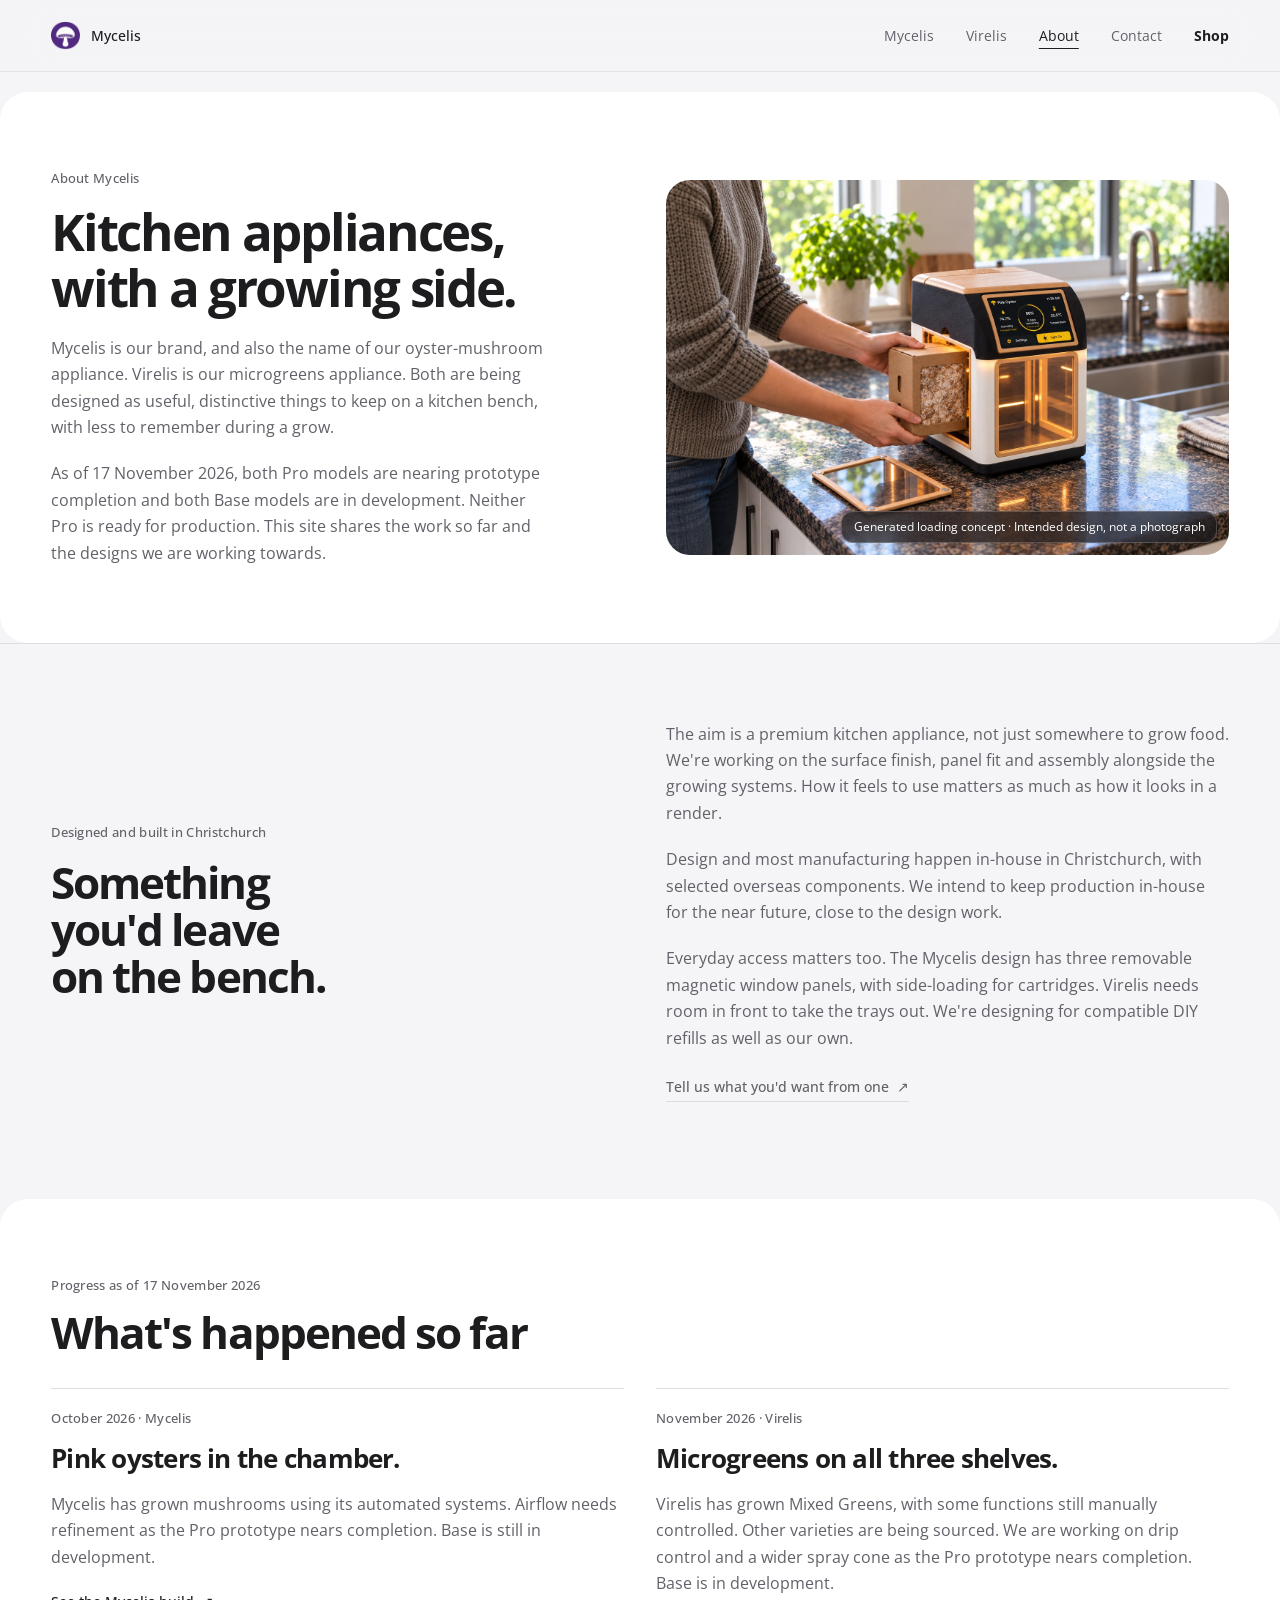
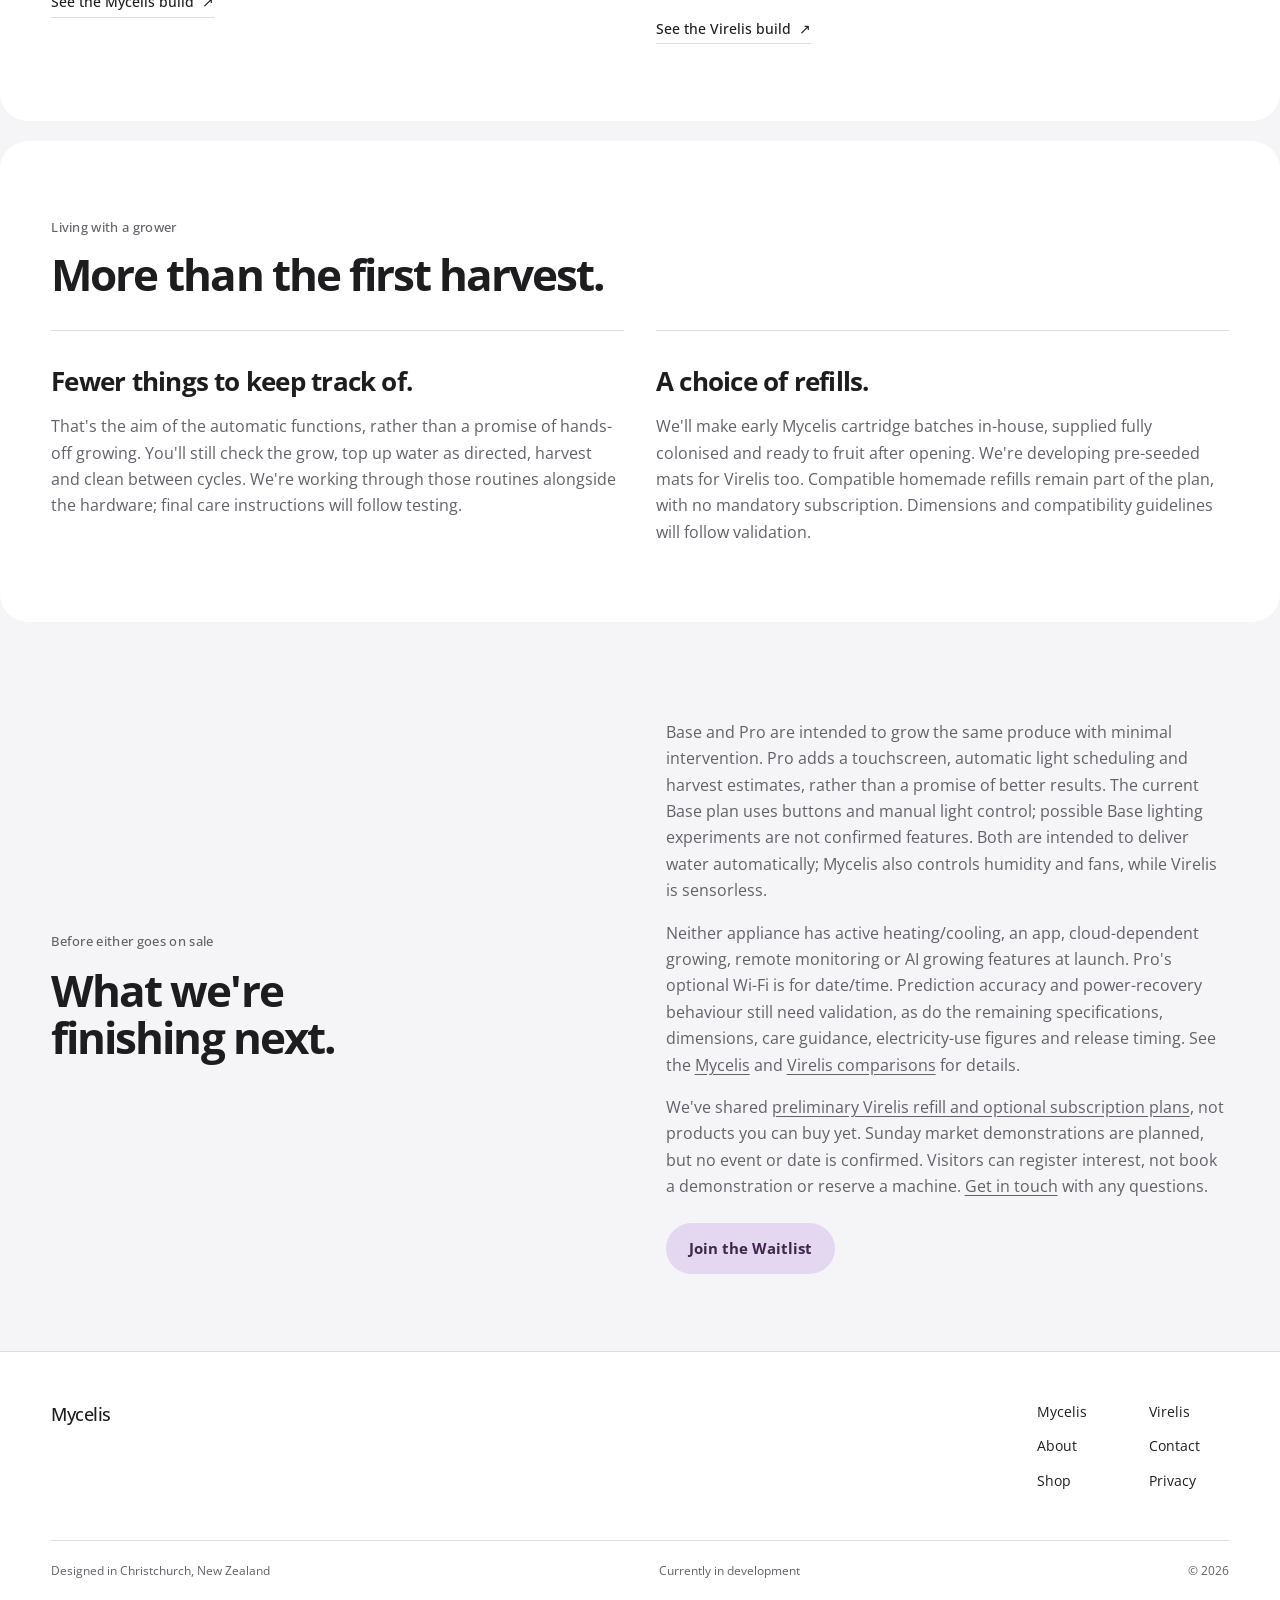
==== about.html @ ae5d45c8 "Clarify Virelis tested blend, mat production plans and storage limits" ====
<!doctype html>
<html lang="en-NZ">
  <head>
    <meta charset="utf-8">
    <meta name="viewport" content="width=device-width, initial-scale=1">
    <title>About | Mycelis</title>
    <meta name="description" content="Kitchen appliances designed and built primarily in-house in Christchurch, using selected overseas components. Meet Mycelis and Virelis, both in development.">
    <link rel="canonical" href="https://mycelis.co.nz/about.html">
    <link rel="icon" href="assets/mycelis/logo.avif" type="image/avif"><meta name="theme-color" content="#f5f5f7">
    <meta property="og:type" content="website"><meta property="og:site_name" content="Mycelis"><meta property="og:title" content="About | Mycelis"><meta property="og:description" content="Two growing machines being developed in Christchurch, with real prototypes and plenty still to work through."><meta property="og:url" content="https://mycelis.co.nz/about.html"><meta property="og:image" content="https://mycelis.co.nz/assets/branding/og-preview.png">
    <meta name="twitter:card" content="summary_large_image"><meta name="twitter:title" content="About | Mycelis"><meta name="twitter:description" content="Two growing machines being developed in Christchurch, with real prototypes and plenty still to work through."><meta name="twitter:image" content="https://mycelis.co.nz/assets/branding/og-preview.png">
    <link rel="stylesheet" href="css/styles.css"><script src="js/main.js" defer></script>
  </head>
  <body class="page-about">
    <a class="skip-link" href="#main">Skip to content</a>
    <header class="site-header" data-header><div class="nav-shell"><a class="wordmark" href="index.html" aria-label="Mycelis home"><img src="assets/mycelis/logo.avif" alt="" width="42" height="42"><span>Mycelis</span></a><button class="menu-button" type="button" aria-expanded="false" aria-controls="primary-nav" data-menu-button><span class="menu-label">Menu</span><span class="menu-lines" aria-hidden="true"></span></button><nav class="primary-nav" id="primary-nav" aria-label="Primary navigation" data-menu><a href="mycelis.html">Mycelis</a><a href="virelis.html">Virelis</a><a href="about.html" aria-current="page">About</a><a href="contact.html">Contact</a><a class="nav-shop" href="https://mycelis-virelis-private-store.growmycelis.workers.dev/store" title="Password-protected sandbox shop" rel="nofollow">Shop</a></nav></div></header>

    <main id="main">
      <section class="about-hero about-hero--with-image" aria-labelledby="about-title">
        <div>
          <p class="section-index">About Mycelis</p>
          <h1 id="about-title">Kitchen appliances, with a growing side.</h1>
          <p>Mycelis is our brand, and also the name of our oyster-mushroom appliance. Virelis is our microgreens appliance. Both are being designed as useful, distinctive things to keep on a kitchen bench, with less to remember during a grow.</p>
          <p>As of 17 November 2026, both Pro models are nearing prototype completion and both Base models are in development. Neither Pro is ready for production. This site shares the work so far and the designs we are working towards.</p>
        </div>
        <figure><img src="assets/mycelis/cartridge-side-loading-concept-v3.webp" alt="Entirely generated concept of loading a cardboard cartridge into the intended Mycelis design through a magnetic side window" width="1536" height="1024" fetchpriority="high"><figcaption>Generated loading concept · Intended design, not a photograph</figcaption></figure>
      </section>

      <section class="design-intent" aria-labelledby="intent-title">
        <div><p class="section-index">Designed and built in Christchurch</p><h2 id="intent-title">Something you'd leave on the bench.</h2></div>
        <div><p>The aim is a premium kitchen appliance, not just somewhere to grow food. We're working on the surface finish, panel fit and assembly alongside the growing systems. How it feels to use matters as much as how it looks in a render.</p><p>Design and most manufacturing happen in-house in Christchurch, with selected overseas components. We intend to keep production in-house for the near future, close to the design work.</p><p>Everyday access matters too. The Mycelis design has three removable magnetic window panels, with side-loading for cartridges. Virelis needs room in front to take the trays out. We're designing for compatible DIY refills as well as our own.</p><a class="arrow-link" href="contact.html">Tell us what you'd want from one <span aria-hidden="true">↗</span></a></div>
      </section>

      <section class="build-notes" aria-labelledby="build-notes-title">
        <div class="section-heading"><p class="section-index">Progress as of 17 November 2026</p><h2 id="build-notes-title">What's happened so far</h2></div>
        <div class="build-notes-grid">
          <article><p class="section-index">October 2026 · Mycelis</p><h3>Pink oysters in the chamber.</h3><p>Mycelis has grown mushrooms using its automated systems. Airflow needs refinement as the Pro prototype nears completion. Base is still in development.</p><a class="arrow-link" href="mycelis.html">See the Mycelis build <span aria-hidden="true">↗</span></a></article>
          <article><p class="section-index">November 2026 · Virelis</p><h3>Microgreens on all three shelves.</h3><p>Virelis has grown Mixed Greens, with some functions still manually controlled. Other varieties are being sourced. We are working on drip control and a wider spray cone as the Pro prototype nears completion. Base is in development.</p><a class="arrow-link" href="virelis.html">See the Virelis build <span aria-hidden="true">↗</span></a></article>
        </div>
      </section>

      <section class="build-notes about-practical" aria-labelledby="about-practical-title">
        <div class="section-heading"><p class="section-index">Living with a grower</p><h2 id="about-practical-title">More than the first harvest.</h2></div>
        <div class="build-notes-grid">
          <article><h3>Fewer things to keep track of.</h3><p>That's the aim of the automatic functions, rather than a promise of hands-off growing. You'll still check the grow, top up water as directed, harvest and clean between cycles. We're working through those routines alongside the hardware; final care instructions will follow testing.</p></article>
          <article><h3>A choice of refills.</h3><p>We'll make early Mycelis cartridge batches in-house, supplied fully colonised and ready to fruit after opening. We're developing pre-seeded mats for Virelis too. Compatible homemade refills remain part of the plan, with no mandatory subscription. Dimensions and compatibility guidelines will follow validation.</p></article>
        </div>
      </section>

      <section class="content-split" aria-labelledby="still-working-title">
        <div><p class="section-index">Before either goes on sale</p><h2 id="still-working-title">What we're finishing next.</h2></div>
        <div class="prose"><p>Base and Pro are intended to grow the same produce with minimal intervention. Pro adds a touchscreen, automatic light scheduling and harvest estimates, rather than a promise of better results. The current Base plan uses buttons and manual light control; possible Base lighting experiments are not confirmed features. Both are intended to deliver water automatically; Mycelis also controls humidity and fans, while Virelis is sensorless.</p><p>Neither appliance has active heating/cooling, an app, cloud-dependent growing, remote monitoring or AI growing features at launch. Pro's optional Wi-Fi is for date/time. Prediction accuracy and power-recovery behaviour still need validation, as do the remaining specifications, dimensions, care guidance, electricity-use figures and release timing. See the <a href="mycelis.html#mycelis-models">Mycelis</a> and <a href="virelis.html#virelis-models">Virelis comparisons</a> for details.</p><p>We've shared <a href="virelis.html#virelis-refills">preliminary Virelis refill and optional subscription plans</a>, not products you can buy yet. Sunday market demonstrations are planned, but no event or date is confirmed. Visitors can register interest, not book a demonstration or reserve a machine. <a href="contact.html">Get in touch</a> with any questions.</p><a class="solid-link solid-link--purple" href="index.html#waitlist">Join the Waitlist</a></div>
      </section>
    </main>

    <footer class="site-footer"><div class="footer-primary"><a class="footer-mark" href="index.html">Mycelis</a><nav aria-label="Footer navigation"><a href="mycelis.html">Mycelis</a><a href="virelis.html">Virelis</a><a href="about.html">About</a><a href="contact.html">Contact</a><a class="nav-shop" href="https://mycelis-virelis-private-store.growmycelis.workers.dev/store" title="Password-protected sandbox shop" rel="nofollow">Shop</a><a href="privacy.html">Privacy</a></nav></div><div class="footer-meta"><span>Designed in Christchurch, New Zealand</span><span>Currently in development</span><span>© 2026</span></div></footer>
  </body>
</html>
---- css/styles.css ----
@font-face {
  font-family: "Open Sans Local";
  src: url("../assets/branding/open-sans-regular.woff2") format("woff2");
  font-weight: 400;
  font-style: normal;
  font-display: swap;
}

@font-face {
  font-family: "Open Sans Local";
  src: url("../assets/branding/open-sans-medium.woff2") format("woff2");
  font-weight: 500;
  font-style: normal;
  font-display: swap;
}

@font-face {
  font-family: "Open Sans Local";
  src: url("../assets/branding/open-sans-bold.woff2") format("woff2");
  font-weight: 700;
  font-style: normal;
  font-display: swap;
}

@font-face {
  font-family: "Nunito Local";
  src: url("../assets/branding/nunito-bold.woff2") format("woff2");
  font-weight: 700;
  font-style: normal;
  font-display: swap;
}

:root {
  --bg-main: #f5f5f7;
  --bg-paper: #ffffff;
  --bg-soft: #ededf0;
  --text-primary: #1d1d1f;
  --text-secondary: #616169;
  --border-subtle: #dcdce1;
  --mycelis-accent: #c5adda;
  --mycelis-accent-ink: #76608a;
  --mycelis-ink: #3d2c49;
  --mycelis-dark: #806696;
  --mycelis-soft: #f3eef6;
  --virelis-accent: #55785d;
  --virelis-dark: #183b28;
  --virelis-soft: #e4ebe1;
  --nav-height: 72px;
  --page-gutter: clamp(1.25rem, 4vw, 3.25rem);
  --section-space: clamp(3.5rem, 6vw, 5rem);
  --content-max: 1280px;
  --display-font: -apple-system, BlinkMacSystemFont, "Segoe UI Variable", "Segoe UI", "Open Sans Local", sans-serif;
  --body-font: -apple-system, BlinkMacSystemFont, "Segoe UI Variable", "Segoe UI", "Open Sans Local", sans-serif;
}

*, *::before, *::after { box-sizing: border-box; }
html { scroll-behavior: smooth; scroll-padding-top: calc(var(--nav-height) + 1rem); }
body { margin: 0; background: var(--bg-main); color: var(--text-primary); font-family: var(--body-font); font-size: 16px; line-height: 1.65; -webkit-font-smoothing: antialiased; }
main { max-width: var(--content-max); margin-inline: auto; }
img { display: block; max-width: 100%; }
figure { margin: 0; }
a { color: inherit; text-decoration: none; }
.inline-link, .prose a:not(.arrow-link):not(.solid-link) { text-decoration: underline; text-underline-offset: .2em; }
button, input { font: inherit; }
button { color: inherit; }
h1, h2, h3, p, dl, dd { margin: 0; }
h1, h2, h3 { font-family: var(--display-font); font-weight: 650; line-height: 1.08; letter-spacing: -.045em; text-wrap: balance; }
h1 { font-size: clamp(2.5rem, 4.6vw, 4rem); }
h2 { font-size: clamp(2rem, 3.4vw, 3rem); font-weight: 600; }
h3 { font-size: clamp(1.3rem, 2vw, 1.75rem); font-weight: 600; letter-spacing: -.03em; }
:focus-visible { outline: 3px solid var(--mycelis-accent-ink); outline-offset: 4px; }
.page-virelis :focus-visible { outline-color: var(--virelis-accent); }
.skip-link { position: fixed; z-index: 100; top: .75rem; left: .75rem; padding: .7rem 1rem; background: var(--text-primary); color: white; transform: translateY(-180%); }
.skip-link:focus { transform: translateY(0); }
.visually-hidden { position: absolute; width: 1px; height: 1px; padding: 0; margin: -1px; overflow: hidden; clip-path: inset(50%); white-space: nowrap; border: 0; }

.site-header { position: sticky; z-index: 30; top: 0; height: var(--nav-height); border-bottom: 1px solid rgba(29,29,31,.08); background: rgba(245,245,247,.82); backdrop-filter: blur(22px) saturate(1.35); }
.nav-shell { display: flex; max-width: var(--content-max); height: 100%; align-items: center; justify-content: space-between; gap: 2rem; margin: 0 auto; padding: 0 var(--page-gutter); }
.wordmark { display: inline-flex; align-items: center; gap: .7rem; font-size: .875rem; font-weight: 500; white-space: nowrap; }
.wordmark img { width: 29px; height: 29px; }
.wordmark b, .footer-mark b { color: var(--mycelis-accent-ink); font-weight: 500; }
.primary-nav { display: flex; align-items: center; gap: clamp(1.25rem, 2.5vw, 2.5rem); font-size: .875rem; }
.primary-nav a { padding: .6rem 0; color: var(--text-secondary); }
.primary-nav a.nav-shop { color: var(--text-primary); font-weight: 650; }
.primary-nav a:hover, .primary-nav a[aria-current="page"] { color: var(--text-primary); text-decoration: underline; text-underline-offset: .5em; }
.menu-button { display: none; min-width: 48px; min-height: 48px; align-items: center; gap: .65rem; padding: 0; border: 0; background: transparent; cursor: pointer; }
.menu-label { font-size: .875rem; }
.menu-lines { position: relative; width: 20px; height: 13px; border-top: 1px solid currentColor; border-bottom: 1px solid currentColor; }
.menu-lines::after { position: absolute; top: 5px; left: 0; width: 20px; height: 1px; background: currentColor; content: ""; }
.menu-button[aria-expanded="true"] .menu-lines { border: 0; }
.menu-button[aria-expanded="true"] .menu-lines::before, .menu-button[aria-expanded="true"] .menu-lines::after { position: absolute; top: 6px; left: 0; width: 20px; height: 1px; background: currentColor; content: ""; }
.menu-button[aria-expanded="true"] .menu-lines::before { transform: rotate(45deg); }
.menu-button[aria-expanded="true"] .menu-lines::after { transform: rotate(-45deg); }

.product-name, .section-index { font-size: .8125rem; font-weight: 500; letter-spacing: .025em; line-height: 1.5; }
.product-name--mycelis { color: var(--mycelis-accent-ink); }
.product-name--virelis { color: var(--virelis-accent); }
.section-index { color: var(--text-secondary); }
.arrow-link { display: inline-flex; align-items: center; gap: .5rem; margin-top: 1.5rem; border-bottom: 1px solid var(--border-subtle); padding-bottom: .2rem; font-size: .875rem; font-weight: 500; transition: border-color .2s ease; }
.arrow-link:hover { border-color: currentColor; }
.solid-link { display: inline-flex; min-height: 48px; align-items: center; justify-content: center; padding: .75rem 1.4rem; border: 1px solid transparent; border-radius: 999px; font-size: .9375rem; font-weight: 600; transition: background-color .2s ease, transform .2s ease, box-shadow .2s ease; }
.solid-link--purple { background: #e4d8f1; color: #40264f; }
.solid-link--purple:hover { background: #d9c8eb; transform: translateY(-1px); box-shadow: 0 6px 20px rgba(85,60,110,.12); }
.solid-link--green { background: #dce9d6; color: #25482e; }
.solid-link--green:hover { background: #cddfc5; transform: translateY(-1px); box-shadow: 0 6px 20px rgba(45,80,45,.1); }

.duel-hero { position: relative; display: grid; grid-template-columns: repeat(2, minmax(0, 1fr)); gap: 1px; margin: 1.25rem var(--page-gutter) 0; overflow: hidden; border-radius: 28px; background: #4a4550; box-shadow: 0 24px 70px -38px rgba(27,22,33,.45); }
.duel-panel { position: relative; min-width: 0; aspect-ratio: 4 / 5; overflow: hidden; isolation: isolate; color: white; }
.duel-panel--mycelis { --panel-glow: 205,178,242; }
.duel-panel--virelis { --panel-glow: 187,219,170; }
.duel-visual { position: absolute; inset: 0; overflow: hidden; }
.duel-device { width: 100%; height: 100%; object-fit: cover; transform: translate3d(var(--image-x,0px),var(--image-y,0px),0) scale(1.03); transition: transform .65s cubic-bezier(.2,.7,.2,1), filter .5s ease; }
.duel-visual::after { position: absolute; inset: 0; content: ""; background: linear-gradient(180deg, rgba(12,12,16,.38), rgba(12,12,16,.02) 32%, rgba(12,12,16,.06) 52%, rgba(12,12,16,.82)); }
.duel-panel::after { position: absolute; z-index: 2; inset: 0; pointer-events: none; content: ""; background: radial-gradient(450px circle at var(--spot-x,50%) var(--spot-y,50%), rgba(var(--panel-glow),.18), transparent 72%); opacity: 0; transition: opacity .4s ease; }
.duel-panel:hover::after, .duel-panel:focus-visible::after { opacity: 1; }
.duel-panel:hover .duel-device, .duel-panel:focus-visible .duel-device { transform: translate3d(var(--image-x,0px),var(--image-y,0px),0) scale(1.055); filter: saturate(1.05); }
.duel-panel:focus-visible { outline: 3px solid white; outline-offset: -6px; }
.duel-copy { position: absolute; z-index: 3; inset: 0; display: flex; flex-direction: column; justify-content: space-between; padding: clamp(1.1rem,3vw,2.5rem); }
.duel-copy > p { display: flex; align-items: center; gap: .65rem; color: white; font-size: .75rem; font-weight: 600; letter-spacing: .09em; text-transform: uppercase; }
.duel-copy > p > span { display: inline-grid; width: 1.9rem; height: 1.9rem; place-items: center; border: 1px solid rgba(255,255,255,.55); border-radius: 50%; background: rgba(255,255,255,.08); backdrop-filter: blur(12px); font-size: .65rem; }
.duel-copy > div { display: flex; align-items: center; justify-content: space-between; gap: .8rem; }
.duel-copy h2 { color: white; font-size: clamp(2.5rem,6vw,5.25rem); font-weight: 650; letter-spacing: -.055em; }
.duel-link { display: inline-flex; min-height: 36px; align-items: center; justify-content: center; gap: .4rem; padding: .4rem .75rem; border: 1px solid rgba(255,255,255,.35); border-radius: 999px; background: rgba(255,255,255,.13); color: white; backdrop-filter: blur(16px); font-size: .8rem; white-space: nowrap; }
.duel-link i { font-style: normal; }
.duel-mark { position: absolute; z-index: 5; top: 50%; left: 50%; display: grid; width: 3.75rem; height: 3.75rem; place-items: center; border: 1px solid rgba(255,255,255,.6); border-radius: 50%; background: rgba(27,24,34,.45); color: white; box-shadow: -10px 0 32px rgba(190,157,233,.2), 10px 0 32px rgba(182,213,163,.18); backdrop-filter: blur(20px); font-size: 2rem; font-weight: 400; transform: translate(-50%,-50%); pointer-events: none; }
.duel-render-label { position: absolute; top: calc(clamp(1.1rem,3vw,2.5rem) + 2.5rem); left: clamp(1.1rem,3vw,2.5rem); padding: .3rem .55rem; border: 1px solid rgba(255,255,255,.3); border-radius: 6px; background: rgba(20,20,24,.45); color: white; font-size: .625rem; line-height: 1.4; letter-spacing: .02em; backdrop-filter: blur(12px); }

.development-overview { padding: var(--section-space) var(--page-gutter); }
.development-overview-heading { max-width: 43rem; margin-bottom: 2.25rem; }
.development-overview-heading .section-index { color: var(--text-secondary); }
.development-overview-heading h2 { margin-top: .8rem; }
.development-overview-heading > p:last-child { margin-top: 1rem; color: var(--text-secondary); }
.prototype-grid { display: grid; grid-template-columns: repeat(2, minmax(0, 1fr)); gap: 2rem; }
.prototype-card { min-width: 0; padding: 1rem; border: 1px solid rgba(29,29,31,.04); border-radius: 28px; background: white; box-shadow: 0 12px 40px -26px rgba(20,20,28,.25); transition: transform .35s ease, box-shadow .35s ease; }
.prototype-card:hover, .prototype-card:focus-within { transform: translateY(-4px); box-shadow: 0 20px 48px -24px rgba(20,20,28,.24); }
.prototype-card figure, .prototype-story figure, .virelis-development-media { position: relative; aspect-ratio: 4 / 5; overflow: hidden; background: #d9d5cc; }
.prototype-card figure { border-radius: 18px; }
.prototype-story figure, .virelis-development-media { border-radius: 24px; }
.prototype-card img, .prototype-story figure img, .virelis-development-media img { width: 100%; height: 100%; object-fit: cover; }
.prototype-card img { transition: transform .6s ease; }
.prototype-card:hover img { transform: scale(1.02); }
.prototype-card h3 { margin-top: 1.25rem; }
.prototype-card > p { max-width: 31rem; margin-top: .6rem; color: var(--text-secondary); }
.prototype-card .arrow-link { margin-top: 1rem; }

.mycelis-hero, .virelis-hero { display: grid; grid-template-columns: repeat(2, minmax(0, 1fr)); align-items: center; gap: clamp(2rem, 4vw, 4rem); padding: clamp(2rem, 4vw, 4rem) var(--page-gutter); }
.mycelis-hero, .virelis-hero { margin-top: 1.25rem; border-radius: 28px; color: var(--text-primary); }
.mycelis-hero { background: radial-gradient(ellipse at 15% 15%, #eee5f7, transparent 55%), white; }
.virelis-hero { background: radial-gradient(ellipse at 15% 15%, #e5eedf, transparent 55%), white; }
.mycelis-hero-copy, .virelis-hero-copy { min-width: 0; }
.mycelis-hero .product-name--mycelis, .product-end--mycelis .product-name { color: var(--mycelis-accent-ink); }
.mycelis-hero h1, .virelis-hero h1 { margin-top: 1rem; font-size: clamp(2.4rem,4vw,3.75rem); }
.mycelis-hero-copy > p:not(.product-name) { max-width: 29rem; margin-top: 1.25rem; color: var(--text-secondary); }
.mycelis-hero-copy .solid-link { margin-top: 1.75rem; }
.mycelis-hero figure, .virelis-hero-media { position: relative; min-width: 0; aspect-ratio: 4 / 5; overflow: hidden; border-radius: 24px; box-shadow: 0 20px 60px -30px rgba(35,27,45,.4); }
.mycelis-hero figure img, .virelis-hero-media img { width: 100%; height: 100%; object-fit: cover; }
.virelis-hero-top > p:last-child { max-width: 28rem; margin-top: .75rem; color: var(--text-secondary); font-size: .95rem; }
.virelis-hero-bottom { margin-top: 1.5rem; }
.virelis-hero-bottom > p { max-width: 29rem; }
.virelis-hero-bottom > p + p { margin-top: 1rem; }
.virelis-hero-bottom .solid-link { margin-top: 1.75rem; }

.prototype-card figcaption, .prototype-story figcaption, .mycelis-hero figcaption, .virelis-hero-media figcaption, .virelis-development-media figcaption, .about-hero--with-image figcaption { position: absolute; right: .75rem; bottom: .75rem; max-width: calc(100% - 1.5rem); padding: .4rem .7rem; border: 1px solid rgba(255,255,255,.2); border-radius: 12px; background: rgba(24,22,25,.65); color: white; backdrop-filter: blur(14px); font-size: .75rem; line-height: 1.45; }
.prototype-story, .virelis-development { display: grid; grid-template-columns: repeat(2, minmax(0, 1fr)); align-items: center; gap: clamp(2rem, 4vw, 4rem); padding: var(--section-space) var(--page-gutter); }
.prototype-story { color: var(--text-primary); }
.prototype-copy, .virelis-development-copy { min-width: 0; }
.prototype-copy .section-index { color: var(--text-secondary); }
.prototype-copy h2, .virelis-development h2 { max-width: 15ch; margin-top: 1rem; }
.prototype-copy > p:not(.section-index), .virelis-development-copy > p:last-child { max-width: 31rem; margin-top: 1.25rem; }
.prototype-copy > p:not(.section-index) { color: var(--text-secondary); }
.virelis-development-copy > p:last-child { color: var(--text-secondary); }
.virelis-development-copy > .prose { margin-top: 1.25rem; }
.prototype-copy > p + p { margin-top: 1rem; }
.virelis-development dl { display: grid; grid-column: 1 / -1; grid-template-columns: repeat(3, minmax(0, 1fr)); gap: 2rem; }
.virelis-development dl div { border-top: 1px solid var(--border-subtle); padding-top: 1rem; }
.virelis-development dt { color: var(--virelis-accent); font-size: .875rem; font-weight: 500; }
.virelis-development dd { margin-top: .6rem; }

.process-summary, .design-intent { display: grid; grid-template-columns: repeat(2, minmax(0, 1fr)); align-items: center; gap: clamp(2rem, 4vw, 4rem); padding: var(--section-space) var(--page-gutter); }
.process-heading h2, .design-intent h2 { max-width: 15ch; margin-top: 1rem; }
.process-heading > p:last-child { max-width: 28rem; margin-top: 1.25rem; color: var(--text-secondary); }
.process-summary ol { margin: 0; padding: 0; list-style: none; }
.process-summary li { display: grid; grid-template-columns: 2rem 6rem minmax(0, 1fr); gap: .8rem; align-items: baseline; padding: 1.25rem 0; border-top: 1px solid var(--border-subtle); }
.process-summary li > span { color: var(--text-secondary); font-size: .8rem; }
.process-summary li h3 { font-size: 1.1rem; }
.process-summary li p { color: var(--text-secondary); }
.product-end { padding: var(--section-space) var(--page-gutter); border-radius: 28px; text-align: center; }
.product-end h2 { max-width: 20ch; margin: 1rem auto 1.75rem; }
.product-end > p:not(.product-name) { max-width: 36rem; margin: 0 auto 1.75rem; }
.product-end--mycelis { background: radial-gradient(ellipse at 50% 120%, #3b2b4b, transparent 65%), #111114; color: white; }
.product-end--virelis { background: radial-gradient(ellipse at 50% 120%, #253d2c, transparent 65%), #111114; color: white; }
.product-end--mycelis .product-name { color: #d2bce5; }
.product-end--virelis .product-name { color: #bbd6b1; }
.product-end > p:not(.product-name) { color: #c9c9d0; }

.waitlist { display: grid; grid-template-columns: repeat(2, minmax(0, 1fr)); align-items: center; gap: clamp(2rem, 4vw, 4rem); padding: var(--section-space) var(--page-gutter); border-top: 1px solid var(--border-subtle); }
.waitlist-copy h2 { max-width: 12ch; margin-top: 1rem; }
.waitlist-copy > p:not(.section-index) { max-width: 30rem; margin-top: 1.25rem; color: var(--text-secondary); }
.waitlist-copy > .signup-note { margin-top: .75rem; font-size: .875rem; }
.waitlist .section-index { color: var(--text-secondary); }
.waitlist-form-slot { display: grid; min-width: 0; align-items: center; }
.waitlist-embed { display: grid; width: 100%; min-width: 0; min-height: 8rem; align-content: center; color: var(--text-primary); }
.waitlist-embed > *, .waitlist-embed iframe { min-width: 0; max-width: 100%; }
#waitlist .waitlist-embed .inline-container { box-sizing: border-box; width: 100%; max-width: 100%; padding: 0 !important; background: transparent !important; background-color: transparent !important; }
.waitlist-embed .text-block.fr-inner { display: none; }
.waitlist-embed .emailoctopus-form-wrapper { margin-top: 0 !important; }
#waitlist .waitlist-embed input[type="email"] { min-height: 48px; border: 0 !important; border-bottom: 1px solid #b9beb4 !important; border-radius: 0 !important; background: transparent !important; color: var(--text-primary) !important; box-shadow: none !important; font-family: var(--body-font) !important; font-size: 16px !important; }
#waitlist .waitlist-embed input[type="submit"] { min-height: 48px; padding: .7rem 1rem !important; border: 1px solid #c7bdd0 !important; border-radius: 2px !important; background: transparent !important; color: #63516f !important; box-shadow: none !important; font-family: var(--body-font) !important; font-size: .875rem !important; font-weight: 500 !important; }
#waitlist .waitlist-embed input[type="submit"]:hover { background: #f0eaf5 !important; }
#waitlist .waitlist-embed [role="combobox"] { min-height: 48px; font-family: var(--body-font); font-size: 16px; }
.waitlist-embed iframe { display: block; width: 100%; border: 0; }
.waitlist-embed noscript a { text-decoration: underline; }

.about-hero--with-image { display: grid; grid-template-columns: repeat(2, minmax(0, 1fr)); align-items: center; gap: clamp(2rem, 4vw, 4rem); margin-top: 1.25rem; padding: var(--section-space) var(--page-gutter); border-radius: 28px; background: white; }
.about-hero h1 { margin-top: 1rem; font-size: clamp(2.4rem,4vw,3.75rem); }
.about-hero--with-image > div > p:not(.section-index) { max-width: 31rem; margin-top: 1.25rem; color: var(--text-secondary); }
.about-hero--with-image figure { position: relative; aspect-ratio: 3 / 2; overflow: hidden; border-radius: 24px; }
.about-hero--with-image img { width: 100%; height: 100%; object-fit: cover; }
.design-intent { border-top: 1px solid var(--border-subtle); }
.design-intent > div:last-child { min-width: 0; color: var(--text-secondary); }
.design-intent > div:last-child p + p { margin-top: 1.25rem; }

.content-split { display: grid; grid-template-columns: repeat(2, minmax(0, 1fr)); align-items: center; gap: clamp(2rem, 4vw, 4rem); padding: var(--section-space) var(--page-gutter); }
.content-split > * { min-width: 0; }
.content-split h2 { max-width: 17ch; margin-top: 1rem; }
.prose { color: var(--text-secondary); }
.prose p + p { margin-top: 1rem; }
.content-split .prose h2 { color: var(--text-primary); }
.content-split .prose h2 + p { margin-top: 1.25rem; }
.home-intro { background: transparent; }
.cartridge-guide { border-radius: 28px; background: var(--bg-paper); }
.content-tint { border-radius: 28px; background: linear-gradient(140deg, #e7efdf, #f4f7f0); }
.contact-help { border-top: 1px solid var(--border-subtle); }
.text-links { display: flex; flex-wrap: wrap; gap: 1rem 2rem; margin-top: 1.5rem; }
.text-links .arrow-link { margin-top: 0; }
.story-image { position: relative; aspect-ratio: 3 / 2; overflow: hidden; border-radius: 24px; }
.story-image img { width: 100%; height: 100%; object-fit: cover; }
.story-image figcaption { position: absolute; right: .75rem; bottom: .75rem; max-width: calc(100% - 1.5rem); padding: .4rem .6rem; border-radius: .2rem; background: rgba(24,22,25,.84); color: white; font-size: .75rem; line-height: 1.45; }
.faq-section, .build-notes { padding: var(--section-space) var(--page-gutter); border-radius: 28px; background: var(--bg-paper); }
.faq-section, .build-notes, .product-end, .cartridge-guide, .content-tint { margin-block: 1.25rem; }
.section-heading { max-width: 43rem; margin-bottom: 2rem; }
.section-heading h2 { margin-top: .85rem; }
.faq-list { border-top: 1px solid var(--border-subtle); }
.faq-list details { border-bottom: 1px solid var(--border-subtle); }
.faq-list summary { min-height: 48px; padding: 1.15rem .25rem; cursor: pointer; font-weight: 500; }
.faq-list summary::marker { color: var(--mycelis-accent-ink); }
.page-virelis .faq-list summary::marker { color: var(--virelis-accent); }
.faq-list .prose { max-width: 65ch; padding: 0 .25rem 1.4rem 1.25rem; }
.build-notes-grid { display: grid; grid-template-columns: repeat(2, minmax(0, 1fr)); gap: 2rem; }
.build-notes-grid article { min-width: 0; padding-top: 1.25rem; border-top: 1px solid var(--border-subtle); }
.build-notes-grid h3 { margin-top: 1rem; line-height: 1.2; }
.build-notes-grid article > p:not(.section-index) { margin-top: 1rem; color: var(--text-secondary); }
.build-notes-grid .arrow-link { margin-top: 1.25rem; }

.food-overview, .food-section { padding: var(--section-space) var(--page-gutter); }
.food-overview .section-heading, .food-section .section-heading { max-width: 45rem; }
.food-overview .section-heading > p:last-child, .food-section .section-heading > p:last-child { margin-top: 1.25rem; color: var(--text-secondary); }
.food-grid { display: grid; grid-template-columns: repeat(2, minmax(0, 1fr)); gap: 1.25rem; }
.food-card { display: flex; min-width: 0; flex-direction: column; padding: clamp(1.5rem, 3vw, 2.25rem); border: 1px solid var(--border-subtle); border-radius: 24px; background: var(--bg-paper); }
.food-card--mycelis { background: linear-gradient(145deg, #f3eef8, white 72%); }
.food-card--virelis { background: linear-gradient(145deg, #edf3e8, white 72%); }
.food-card h3 { margin-top: 1.25rem; }
.food-card > p:not(.product-name) { margin-top: 1rem; margin-bottom: 1.5rem; color: var(--text-secondary); }
.food-card .arrow-link { align-self: flex-start; margin-top: auto; }
.food-section { margin-block: 1.25rem; border-radius: 28px; background: var(--bg-paper); }
.food-section--mycelis { --food-ink: var(--mycelis-ink); --food-line: #d8c8e4; }
.food-section--virelis { --food-ink: var(--virelis-dark); --food-line: #c9d7c1; }
.food-facts { display: grid; grid-template-columns: repeat(3, minmax(0, 1fr)); gap: clamp(1.5rem, 3vw, 2.5rem); }
.food-facts article { min-width: 0; padding-top: 1.25rem; border-top: 2px solid var(--food-line); }
.food-facts h3 { color: var(--food-ink); font-size: 1.5rem; }
.food-facts p { margin-top: 1rem; color: var(--text-secondary); }
.source-ref { color: var(--food-ink, var(--text-primary)); font-size: .875rem; text-decoration: underline; text-underline-offset: .2em; white-space: nowrap; }
.evidence-note { max-width: 85ch; margin-top: 2rem; color: var(--text-secondary); font-size: .875rem; line-height: 1.65; }
.variety-note { margin: -.5rem 0 1.5rem; color: var(--text-secondary); font-size: .875rem; }
.research-notes { margin-top: 1.5rem; border-top: 1px solid var(--border-subtle); }
.research-notes summary { min-height: 48px; padding: 1rem .25rem; color: var(--food-ink); cursor: pointer; font-size: .9375rem; font-weight: 500; }
.research-notes ol { max-width: 85ch; margin: 0; padding: .25rem 0 .5rem 1.5rem; color: var(--text-secondary); font-size: .875rem; }
.research-notes li { padding-left: .25rem; }
.research-notes li + li { margin-top: 1rem; }
.research-notes a { color: var(--text-primary); text-decoration: underline; text-underline-offset: .2em; overflow-wrap: anywhere; }

.refill-plans { margin-block: 1.25rem; padding: var(--section-space) var(--page-gutter); border-radius: 28px; background: var(--bg-paper); }
.refill-plans .section-heading h2 ~ p { margin-top: 1.25rem; color: var(--text-secondary); }
.refill-grid { display: grid; grid-template-columns: repeat(3, minmax(0, 1fr)); gap: 1rem; }
.refill-card { min-width: 0; padding: 1.5rem; border: 1px solid #d4dfcf; border-radius: 20px; background: linear-gradient(145deg, #edf3e8, white 85%); }
.refill-card--future { border-style: dashed; background: var(--bg-main); }
.refill-card h3 { margin-top: 1rem; }
.refill-price { margin-top: .75rem; color: var(--virelis-dark); font-size: 2rem; font-weight: 600; letter-spacing: -.04em; line-height: 1.2; }
.refill-card > p:last-child { margin-top: 1rem; color: var(--text-secondary); font-size: .9375rem; }
.refill-plans--mycelis .refill-card { border-color: #ded2e8; background: linear-gradient(145deg, #f3eef8, white 85%); }
.refill-plans--mycelis .refill-price { color: var(--mycelis-ink); }
.refill-plans--mycelis .refill-unit-price { margin-top: .75rem; }
.refill-plans--mycelis .refill-card--best { position: relative; border-color: #ab8fc2; background: linear-gradient(145deg, #ece1f4, #faf7fc 85%); box-shadow: 0 0 0 1px #ab8fc2; }
.refill-value-label { position: absolute; top: -.75rem; left: 1.25rem; max-width: calc(100% - 2.5rem); padding: .2rem .6rem; border-radius: 999px; background: var(--mycelis-ink); color: white; font-size: .75rem; font-weight: 500; line-height: 1.5; }
.refill-waitlist { margin-top: 2rem; }
.plan-note { max-width: 85ch; margin-top: 1.5rem; color: var(--text-secondary); font-size: .875rem; }
.refill-notes { display: grid; grid-template-columns: repeat(2, minmax(0, 1fr)); gap: clamp(2rem, 4vw, 4rem); margin-top: 2.5rem; }
.refill-notes article { min-width: 0; padding-top: 1.5rem; border-top: 1px solid var(--border-subtle); }
.refill-notes h3 { margin-bottom: 1rem; color: var(--text-primary); }
.grow-your-way { margin-block: 1.25rem; border-radius: 28px; background: var(--bg-paper); }
.compatibility-heading { font-size: 1.25rem; line-height: 1.3; }
.compatibility-specs { margin-top: 1.5rem; }
.compatibility-specs > div { display: grid; grid-template-columns: minmax(7rem, .8fr) minmax(0, 1.4fr); gap: 1.25rem; padding: 1rem 0; border-top: 1px solid var(--border-subtle); }
.compatibility-specs dt { font-size: .9375rem; font-weight: 500; }
.compatibility-specs dd { color: var(--text-secondary); font-size: .9375rem; }
.waitlist-interests { grid-column: 1 / -1; border-top: 1px solid var(--border-subtle); padding-top: 1.5rem; color: var(--text-secondary); }
.interest-links { display: flex; flex-wrap: wrap; gap: .65rem; margin-top: 1rem; }
.interest-links a { display: inline-flex; min-height: 44px; align-items: center; padding: .5rem .9rem; border: 1px solid var(--border-subtle); border-radius: 999px; background: var(--bg-paper); color: var(--text-primary); font-size: .875rem; }
.interest-links a:hover { border-color: var(--text-secondary); }
.waitlist-interests .signup-note { max-width: 70ch; margin-top: 1rem; font-size: .875rem; }
.contact-details .solid-link, .content-split .prose > .solid-link { margin-top: 1.5rem; }

.model-comparison { margin-block: 1.25rem; padding: var(--section-space) var(--page-gutter); border-radius: 28px; background: var(--bg-paper); }
.model-comparison .section-heading > p:last-child { margin-top: 1.25rem; color: var(--text-secondary); }
.model-visuals { display: grid; grid-template-columns: repeat(2, minmax(0, 1fr)); gap: clamp(.875rem, 2vw, 1.5rem); max-width: 55rem; margin: 2rem auto 2.5rem; }
.model-visuals figure { margin: 0; min-width: 0; }
.model-visuals img { display: block; width: 100%; height: auto; aspect-ratio: 4 / 5; object-fit: contain; border-radius: 18px; }
.model-visuals figcaption { display: flex; flex-direction: column; gap: .35rem; margin-top: .875rem; color: var(--text-secondary); font-size: .75rem; line-height: 1.5; }
.model-visuals figcaption strong { color: var(--text-primary); font-size: 1rem; font-weight: 600; }
.model-table { width: 100%; border-collapse: collapse; table-layout: fixed; font-size: .9375rem; line-height: 1.5; }
.model-table th, .model-table td { padding: 1rem .75rem; border-bottom: 1px solid var(--border-subtle); text-align: left; vertical-align: top; overflow-wrap: anywhere; }
.model-table thead th { font-weight: 600; }
.model-table th:first-child { width: 44%; padding-left: 0; }
.model-table tbody th { font-weight: 500; }
.model-table td { color: var(--text-secondary); }
.model-detail { display: block; margin-top: .25rem; font-size: .8125rem; }
.model-notes { margin-top: 1.75rem; }
.preorder-model-note { flex: 1; margin: -.5rem 0 1.25rem; color: var(--text-secondary); font-size: .875rem; line-height: 1.6; }

.preorder-intro { max-width: 52rem; margin-inline: auto; padding: var(--section-space) var(--page-gutter) 2.5rem; text-align: center; }
.preorder-status { display: inline-block; padding: .4rem .9rem; border: 1px solid var(--border-subtle); border-radius: 999px; background: var(--bg-paper); color: var(--text-secondary); font-size: .8125rem; }
.preorder-intro h1 { margin-top: 1.5rem; }
.preorder-intro > p:not(.preorder-status) { max-width: 38rem; margin: 1.25rem auto 0; color: var(--text-secondary); }
.preorder-intro .preorder-intro-note { font-size: .9375rem; }
.preorder-products { display: grid; grid-template-columns: repeat(2, minmax(0, 1fr)); gap: 1.25rem; padding: 0 var(--page-gutter) var(--section-space); }
.preorder-product { display: grid; grid-template-columns: minmax(0, .95fr) minmax(0, 1fr); align-items: center; gap: 1.75rem; min-width: 0; padding: clamp(1.25rem, 2.5vw, 2rem); border: 1px solid var(--border-subtle); border-radius: 28px; background: var(--bg-paper); }
.preorder-product--mycelis { background: linear-gradient(150deg, #f3eef8, white 62%); }
.preorder-product--virelis { background: linear-gradient(150deg, #edf3e8, white 62%); }
.preorder-media { position: relative; aspect-ratio: 4 / 5; overflow: hidden; border-radius: 18px; }
.preorder-media img { width: 100%; height: 100%; object-fit: cover; }
.preorder-media figcaption { position: absolute; right: .5rem; bottom: .5rem; left: .5rem; padding: .35rem .5rem; border-radius: 6px; background: rgba(24,22,25,.8); color: white; font-size: .6875rem; line-height: 1.4; text-align: center; }
.preorder-product-copy { min-width: 0; }
.preorder-product-copy h2 { margin-top: .75rem; font-size: clamp(2rem, 3.5vw, 2.75rem); }
.preorder-product-copy > p:not(.product-name) { margin-top: 1rem; color: var(--text-secondary); font-size: .9375rem; }
.preorder-options { display: grid; grid-column: 1 / -1; grid-template-columns: repeat(2, minmax(0, 1fr)); gap: 1rem; }
.preorder-model { display: flex; min-width: 0; flex-direction: column; align-items: flex-start; border-top: 1px solid var(--border-subtle); padding-top: 1.25rem; }
.preorder-model h3 { font-size: 1.125rem; }
.preorder-price { display: flex; align-items: baseline; gap: .2rem; margin: 1rem 0 1.5rem; line-height: 1.1; letter-spacing: -.04em; }
.preorder-price span { font-size: .9375rem; letter-spacing: -.015em; }
.preorder-price strong { font-size: clamp(2.25rem, 4vw, 3.25rem); font-weight: 600; }
.preorder-model .solid-link { width: 100%; padding-inline: .75rem; }
.preorder-details { margin-bottom: 1.25rem; padding: var(--section-space) var(--page-gutter); border-radius: 28px; background: var(--bg-paper); }

@supports (background-clip: text) {
  .home-intro h2, .mycelis-hero h1 { background: linear-gradient(115deg, #3e294d 5%, #8a639e 90%); background-clip: text; color: transparent; }
  .virelis-hero h1 { background: linear-gradient(115deg, #1c3d2a 5%, #6a8756 90%); background-clip: text; color: transparent; }
}

.contact-main { display: grid; grid-template-columns: repeat(2, minmax(0, 1fr)); align-items: center; gap: clamp(2rem, 4vw, 4rem); padding: clamp(4rem, 8vw, 7rem) var(--page-gutter); }
.contact-main h1 { margin-top: 1rem; }
.contact-details { min-width: 0; }
.contact-details > p:first-child { max-width: 30rem; color: var(--text-secondary); }
.contact-email { display: inline-block; max-width: 100%; margin-top: 1.75rem; border-bottom: 1px solid var(--border-subtle); font-family: var(--display-font); font-size: clamp(1.2rem, 2.3vw, 1.8rem); font-weight: 400; letter-spacing: -.025em; overflow-wrap: anywhere; }
.contact-location { margin-top: 1.5rem; font-size: .9rem; }
.privacy-main { max-width: 62rem; margin-inline: auto; padding: var(--section-space) var(--page-gutter); }
.privacy-main header { padding-bottom: 2.5rem; }
.privacy-main h1 { max-width: 14ch; margin-top: 1rem; }
.privacy-main header > p:last-child { margin-top: 1.25rem; color: var(--text-secondary); font-size: .9rem; }
.privacy-main section { display: grid; grid-template-columns: 10rem minmax(0, 1fr); gap: 2rem; padding: 2rem 0; border-top: 1px solid var(--border-subtle); }
.privacy-main h2 { font-family: var(--body-font); font-size: 1rem; letter-spacing: 0; }
.privacy-main section p { color: var(--text-secondary); }
.privacy-main section a { color: var(--text-primary); text-decoration: underline; text-underline-offset: .2em; }

.site-footer { max-width: var(--content-max); margin-inline: auto; padding: 3rem var(--page-gutter) 1.5rem; border-top: 1px solid var(--border-subtle); background: var(--bg-paper); }
.footer-primary { display: flex; align-items: start; justify-content: space-between; gap: 2.5rem; padding-bottom: 3rem; }
.footer-mark { font-family: var(--display-font); font-size: 1.125rem; font-weight: 500; letter-spacing: -.025em; }
.footer-primary nav { display: grid; grid-template-columns: repeat(2, minmax(5rem, 1fr)); gap: .7rem 2rem; font-size: .875rem; }
.footer-primary nav a:hover { text-decoration: underline; text-underline-offset: .25em; }
.footer-meta { display: flex; flex-wrap: wrap; justify-content: space-between; gap: .75rem 2rem; padding-top: 1.25rem; border-top: 1px solid var(--border-subtle); color: var(--text-secondary); font-size: .75rem; }

@media (max-width: 1000px) {
  .process-summary li { grid-template-columns: 1.5rem minmax(0, 1fr); }
  .process-summary li > p { grid-column: 2; }
}

@media (max-width: 820px) {
  :root { --nav-height: 68px; }
  .menu-button { display: flex; }
  .primary-nav { position: fixed; top: var(--nav-height); right: 0; left: 0; display: none; padding: 1rem var(--page-gutter) 1.5rem; border-bottom: 1px solid var(--border-subtle); background: var(--bg-main); }
  .primary-nav.is-open { display: grid; }
  .primary-nav a { min-height: 48px; padding: .7rem 0; border-bottom: 1px solid var(--border-subtle); font-size: 1.1rem; }
  body.menu-open { overflow: hidden; }
  .mycelis-hero, .virelis-hero, .prototype-story, .virelis-development, .process-summary, .about-hero--with-image, .design-intent, .contact-main, .waitlist, .content-split, .build-notes-grid, .food-facts, .preorder-products, .refill-notes { grid-template-columns: 1fr; }
  .preorder-product { gap: clamp(1rem, 4vw, 2rem); }
  .preorder-media { max-width: 18rem; }
  .mycelis-hero, .virelis-hero { padding-block: 2.5rem; }
  .mycelis-hero h1, .virelis-hero h1 { max-width: 16ch; font-size: clamp(2.2rem,8vw,3rem); }
  .mycelis-hero figure, .virelis-hero-media, .prototype-story figure, .virelis-development-media { width: 100%; max-width: 30rem; margin-inline: auto; }
  .prototype-story .prototype-copy { grid-row: 1; }
  .prototype-story figure { grid-row: 2; }
  .prototype-copy h2, .virelis-development h2 { max-width: 18ch; }
  .virelis-development dl { grid-template-columns: 1fr; gap: 1rem; }
  .about-hero--with-image figure { width: 100%; max-width: 38rem; margin-inline: auto; }
  .waitlist-embed { max-width: 38rem; }
  .contact-main { padding-block: 3.5rem; }
  .contact-email { font-size: clamp(1.4rem, 5vw, 2rem); }
}

@media (max-width: 560px) {
  .duel-hero { margin-top: .75rem; border-radius: 20px; }
  .duel-panel { aspect-ratio: 3 / 4; }
  .duel-copy { padding: .8rem .65rem; }
  .duel-copy > p { font-size: .65rem; letter-spacing: .02em; }
  .duel-copy > p > span { display: none; }
  .duel-copy > div { gap: .35rem; }
  .duel-copy h2 { font-size: clamp(1.45rem,7.4vw,2.2rem); }
  .duel-link { width: 1.8rem; min-width: 1.8rem; min-height: 1.8rem; padding: 0; font-size: .85rem; }
  .duel-link > span { display: none; }
  .duel-mark { width: 2.5rem; height: 2.5rem; font-size: 1.4rem; }
  .prototype-grid { grid-template-columns: 1fr; gap: 2.5rem; }
  .food-grid { grid-template-columns: 1fr; }
  .refill-grid { grid-template-columns: 1fr; }
  .compatibility-specs > div { grid-template-columns: 1fr; gap: .5rem; }
  .model-table { font-size: .875rem; }
  .model-table th, .model-table td { padding: .85rem .35rem; }
  .model-table th:first-child { padding-left: 0; }
  .prototype-card figure { max-width: 30rem; margin-inline: auto; }
  .process-summary li { grid-template-columns: 1.75rem 5.5rem minmax(0, 1fr); }
  .process-summary li > p { grid-column: 3; }
  .privacy-main section { grid-template-columns: 1fr; gap: 1rem; }
  .footer-primary { flex-direction: column; }
  .footer-primary nav { width: 100%; max-width: 22rem; }
}

@media (max-width: 390px) {
  .process-summary li { grid-template-columns: 1.75rem minmax(0, 1fr); }
  .process-summary li > p { grid-column: 2; }
}

@media (prefers-reduced-motion: reduce) {
  html { scroll-behavior: auto; }
  *, *::before, *::after { transition: none !important; }
  .duel-device, .duel-panel:hover .duel-device, .duel-panel:focus-visible .duel-device, .prototype-card:hover, .prototype-card:focus-within, .prototype-card:hover img, .solid-link:hover { transform: none; }
  .duel-panel::after { display: none; }
}

@media (forced-colors: active) {
  .home-intro h2, .mycelis-hero h1, .virelis-hero h1 { background: none; color: CanvasText; }
}
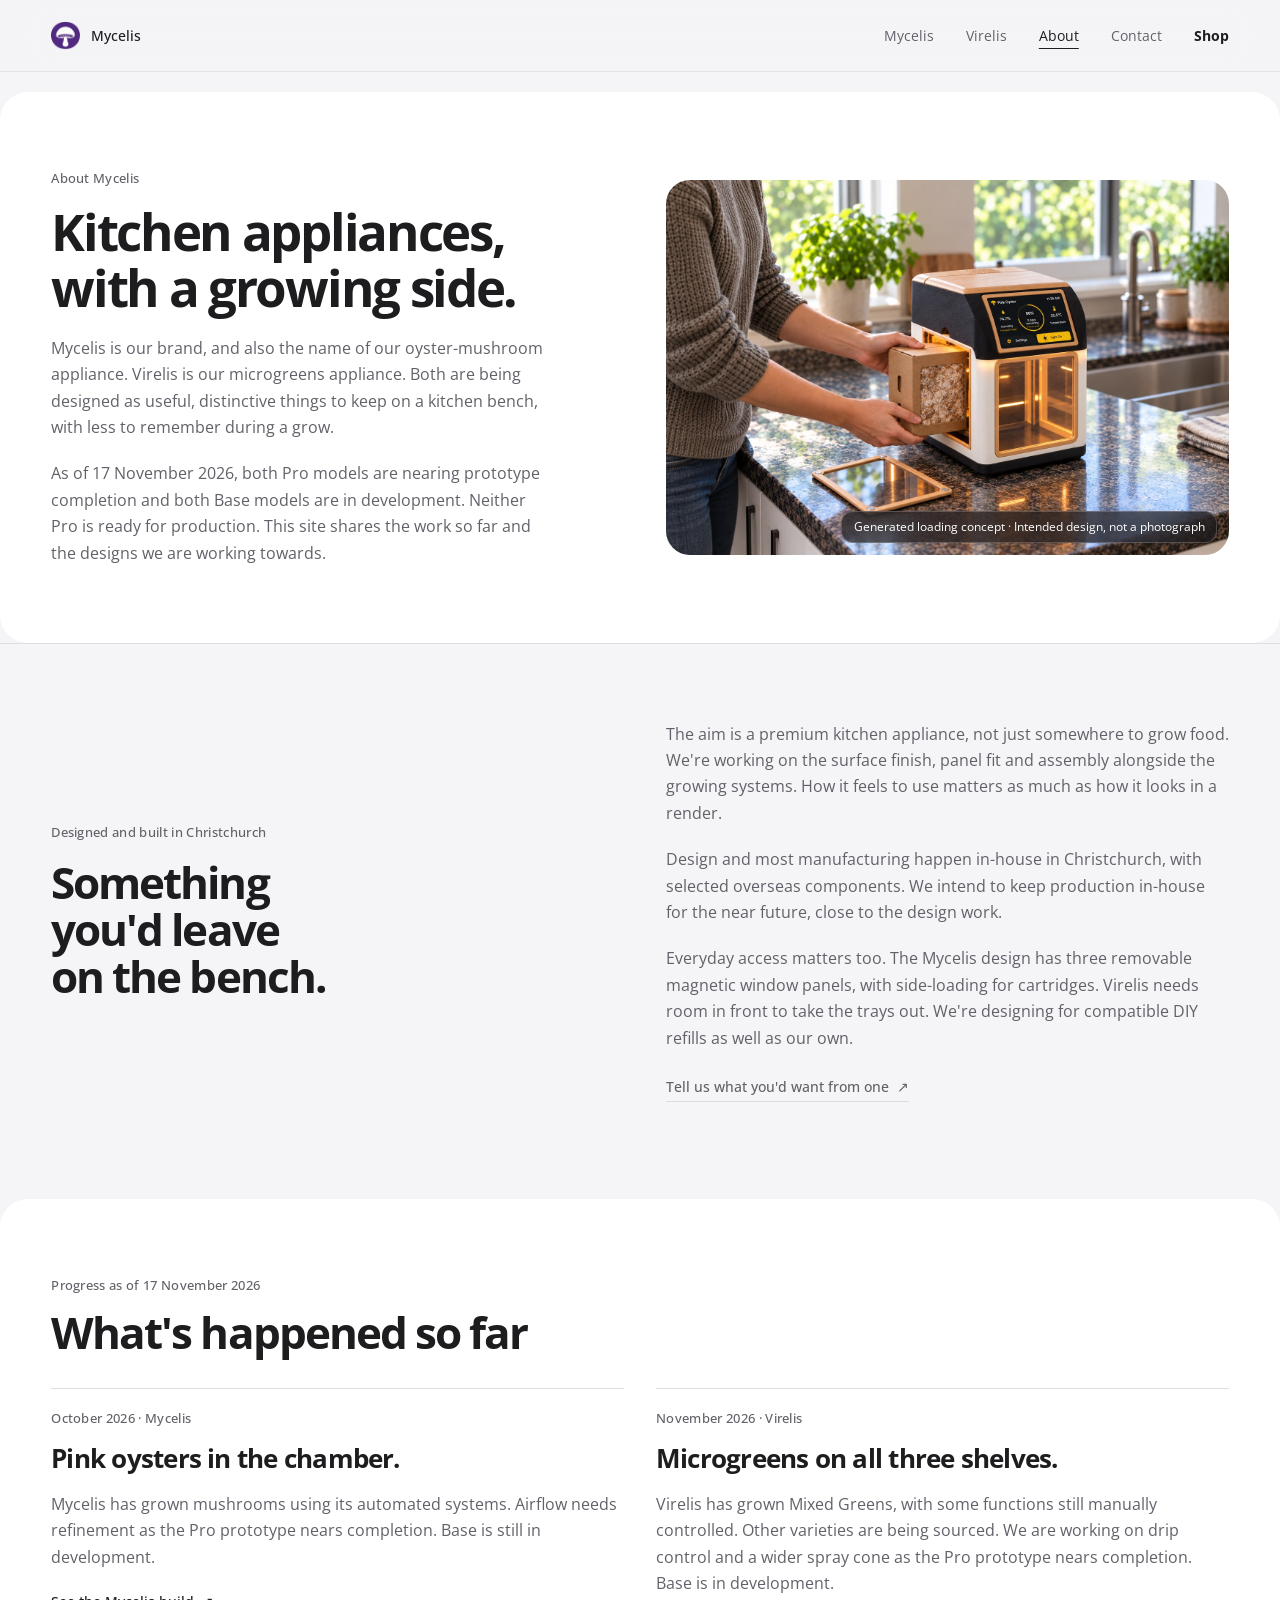
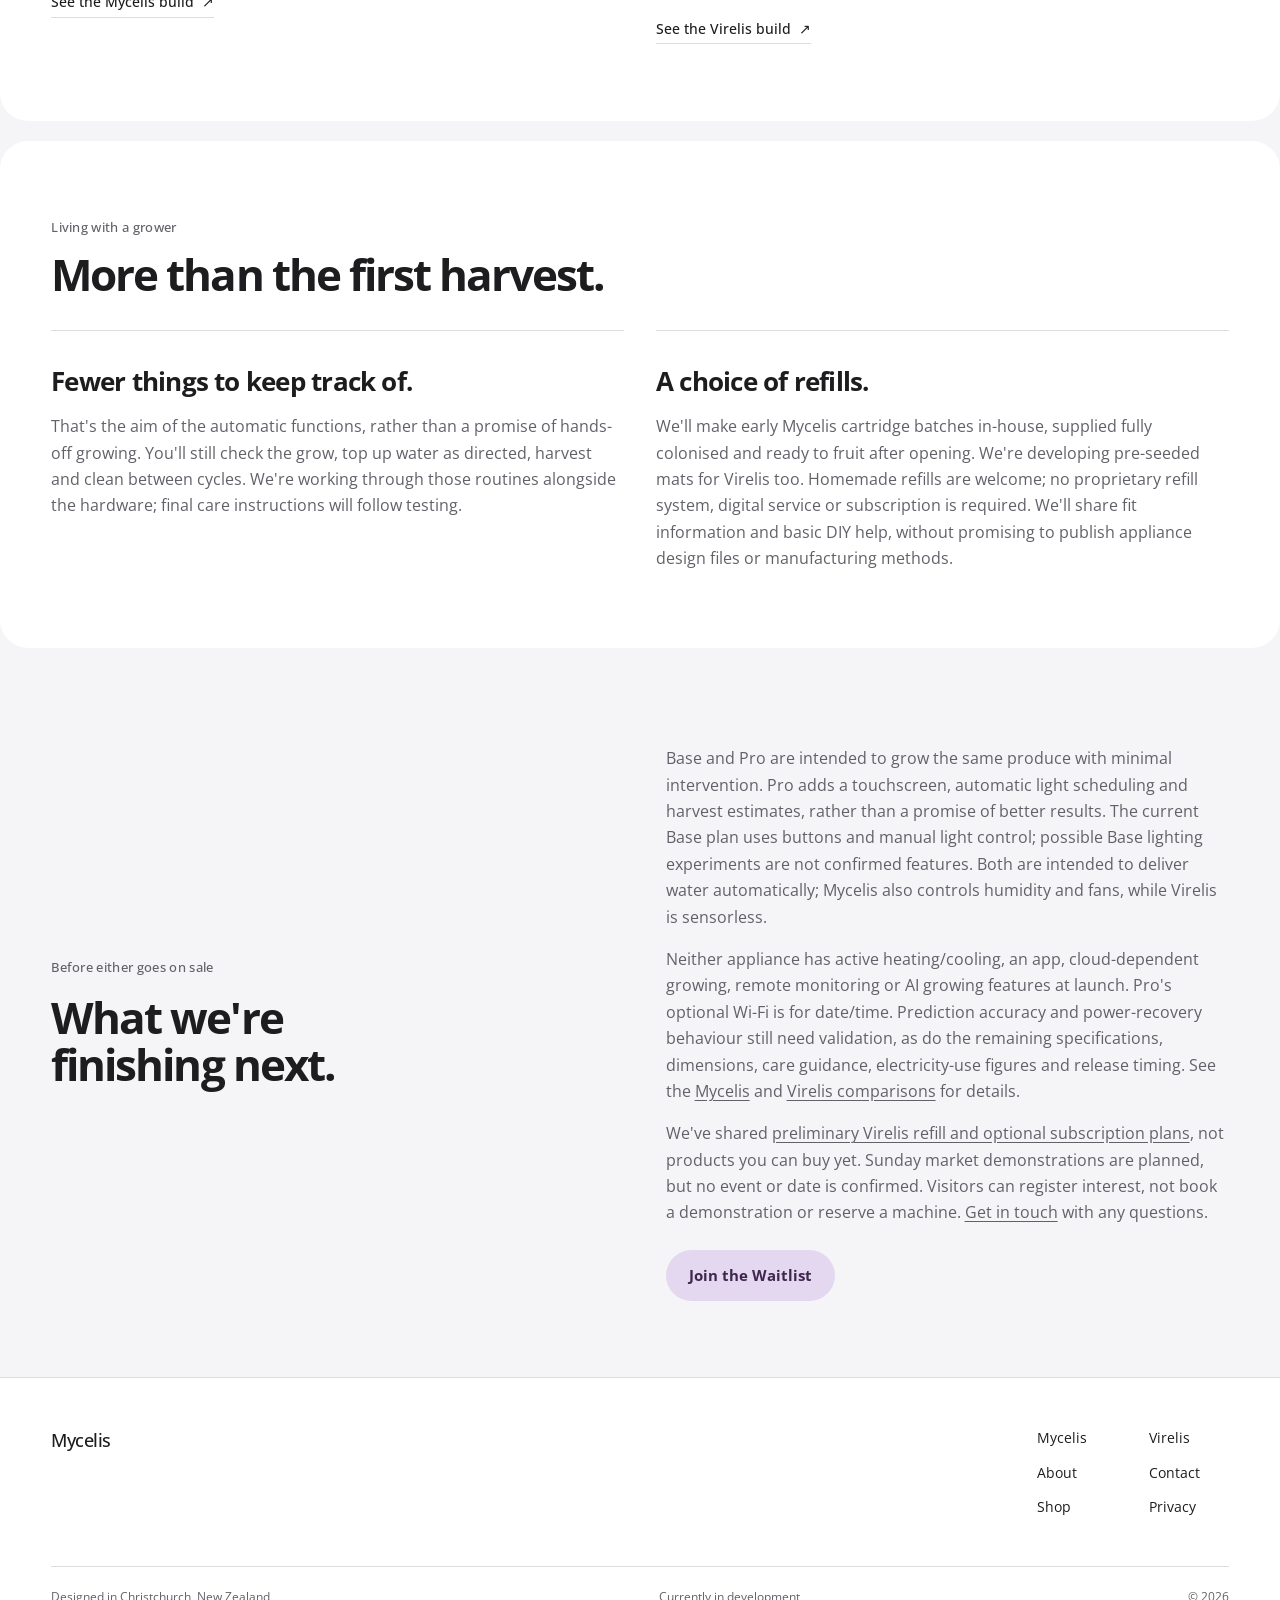
==== commit 9ce8012f: "Clarify DIY evidence, prototype mat sizes and refill choice" ====
--- a/about.html
+++ b/about.html
@@ -43,7 +43,7 @@
         <div class="section-heading"><p class="section-index">Living with a grower</p><h2 id="about-practical-title">More than the first harvest.</h2></div>
         <div class="build-notes-grid">
           <article><h3>Fewer things to keep track of.</h3><p>That's the aim of the automatic functions, rather than a promise of hands-off growing. You'll still check the grow, top up water as directed, harvest and clean between cycles. We're working through those routines alongside the hardware; final care instructions will follow testing.</p></article>
-          <article><h3>A choice of refills.</h3><p>We'll make early Mycelis cartridge batches in-house, supplied fully colonised and ready to fruit after opening. We're developing pre-seeded mats for Virelis too. Compatible homemade refills remain part of the plan, with no mandatory subscription. Dimensions and compatibility guidelines will follow validation.</p></article>
+          <article><h3>A choice of refills.</h3><p>We'll make early Mycelis cartridge batches in-house, supplied fully colonised and ready to fruit after opening. We're developing pre-seeded mats for Virelis too. Homemade refills are welcome; no proprietary refill system, digital service or subscription is required. We'll share fit information and basic DIY help, without promising to publish appliance design files or manufacturing methods.</p></article>
         </div>
       </section>
 
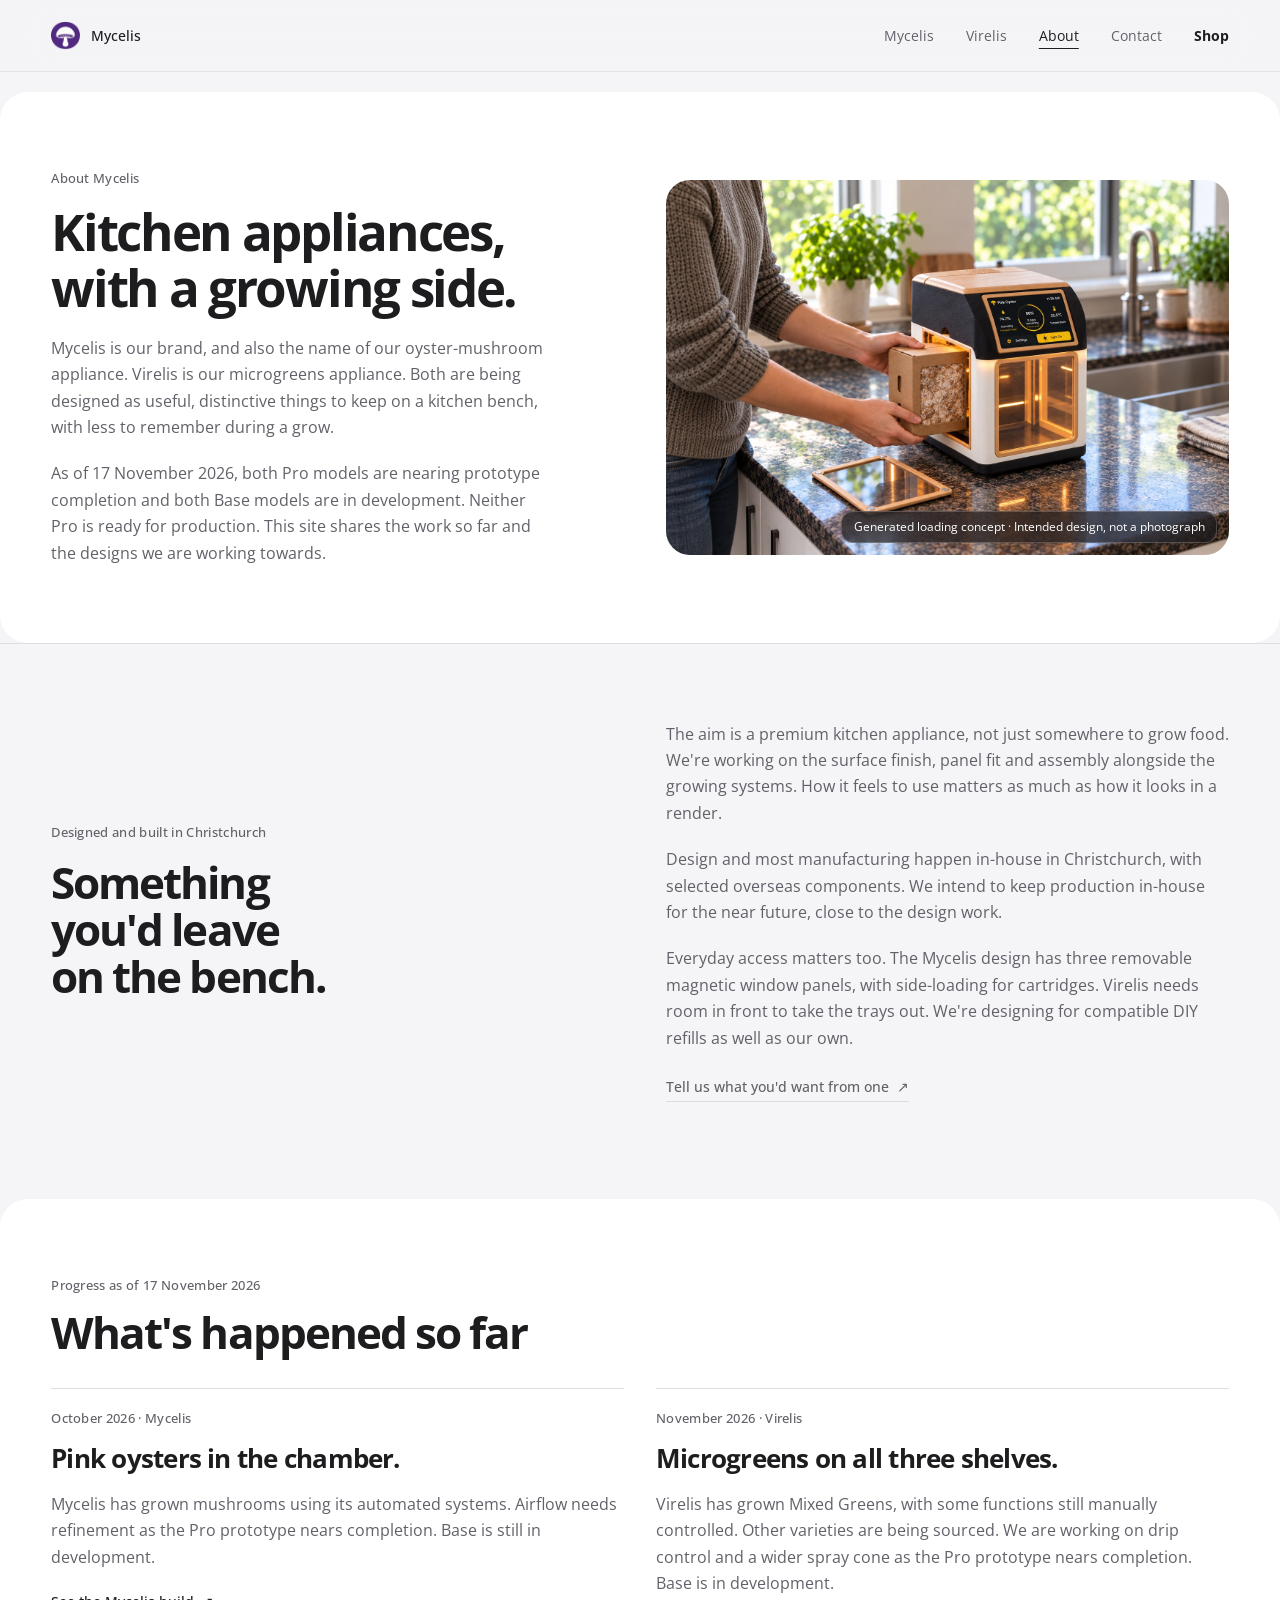
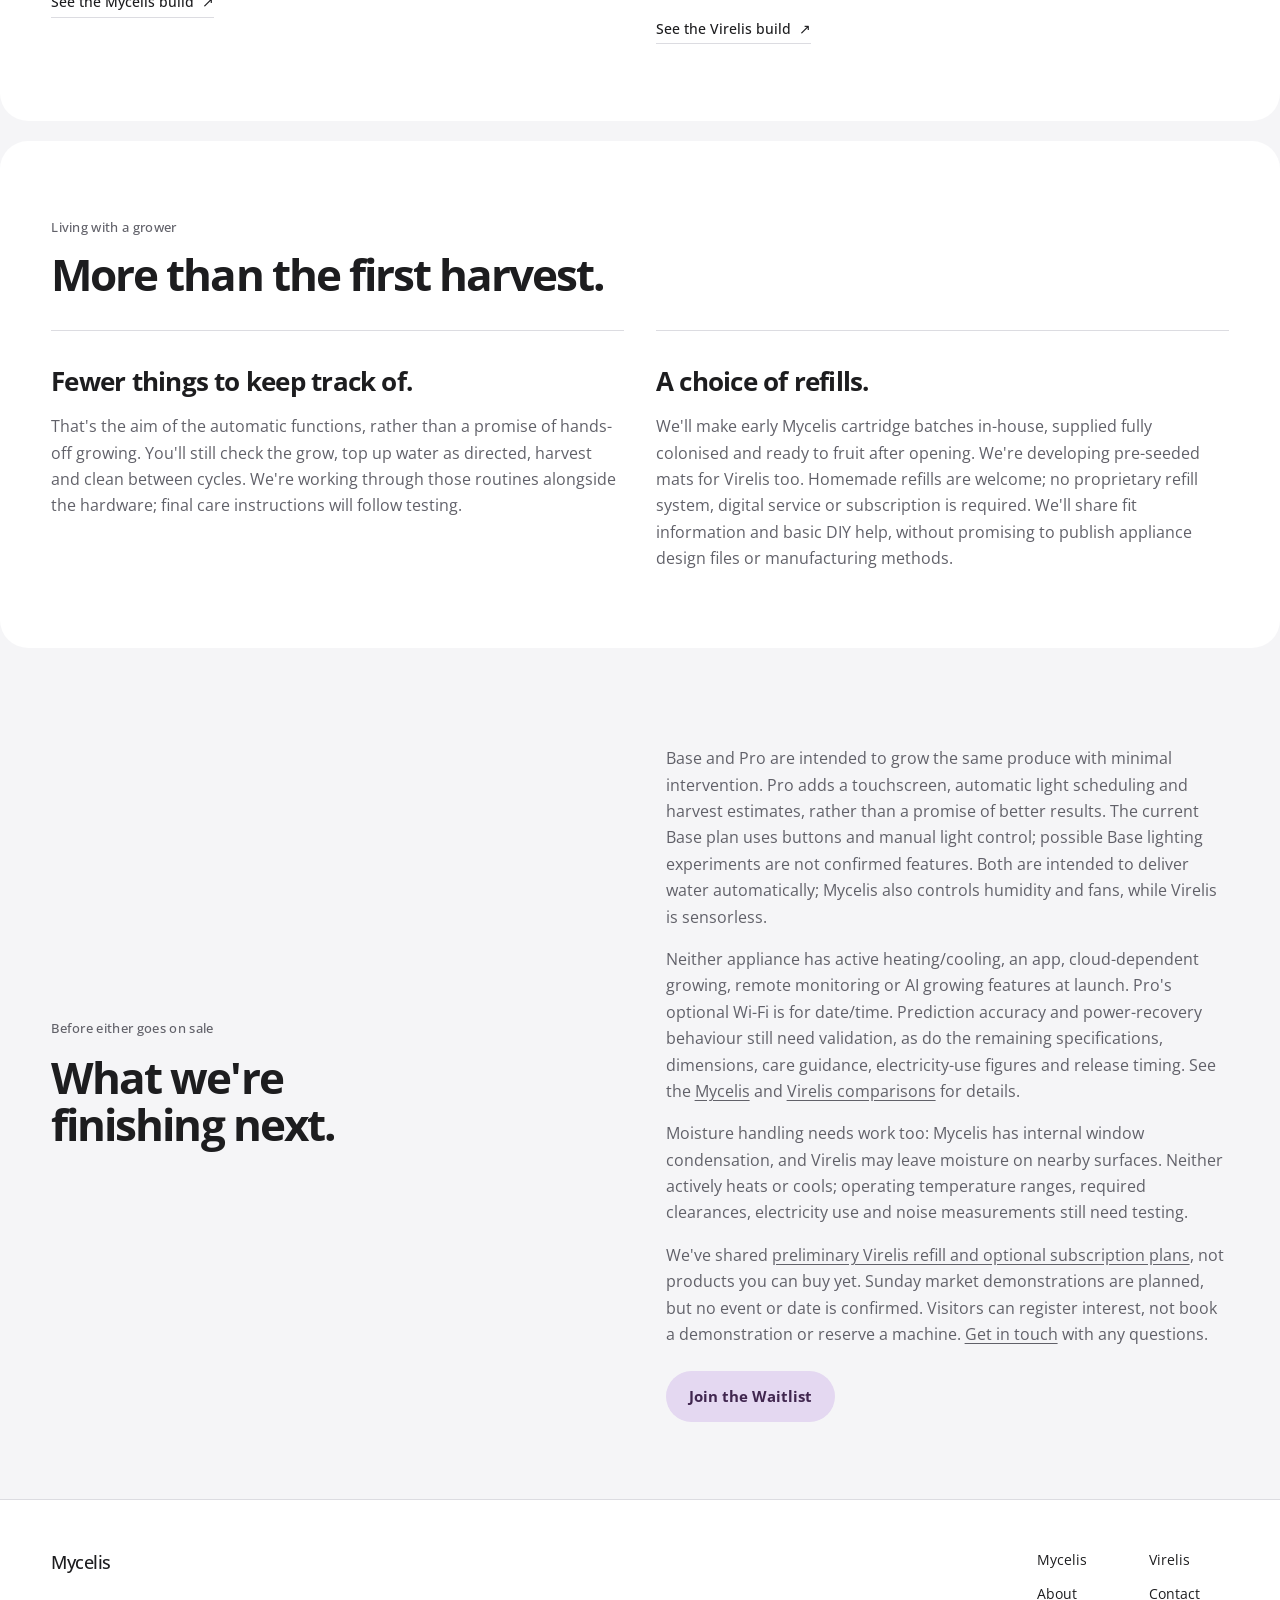
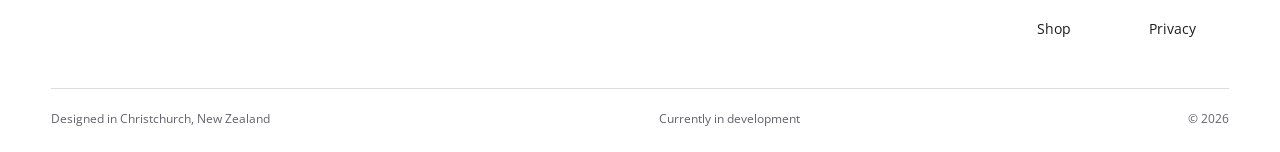
==== commit 35eb8fec: "Clarify power capacity, placement and prototype noise and moisture" ====
--- a/about.html
+++ b/about.html
@@ -49,7 +49,7 @@
 
       <section class="content-split" aria-labelledby="still-working-title">
         <div><p class="section-index">Before either goes on sale</p><h2 id="still-working-title">What we're finishing next.</h2></div>
-        <div class="prose"><p>Base and Pro are intended to grow the same produce with minimal intervention. Pro adds a touchscreen, automatic light scheduling and harvest estimates, rather than a promise of better results. The current Base plan uses buttons and manual light control; possible Base lighting experiments are not confirmed features. Both are intended to deliver water automatically; Mycelis also controls humidity and fans, while Virelis is sensorless.</p><p>Neither appliance has active heating/cooling, an app, cloud-dependent growing, remote monitoring or AI growing features at launch. Pro's optional Wi-Fi is for date/time. Prediction accuracy and power-recovery behaviour still need validation, as do the remaining specifications, dimensions, care guidance, electricity-use figures and release timing. See the <a href="mycelis.html#mycelis-models">Mycelis</a> and <a href="virelis.html#virelis-models">Virelis comparisons</a> for details.</p><p>We've shared <a href="virelis.html#virelis-refills">preliminary Virelis refill and optional subscription plans</a>, not products you can buy yet. Sunday market demonstrations are planned, but no event or date is confirmed. Visitors can register interest, not book a demonstration or reserve a machine. <a href="contact.html">Get in touch</a> with any questions.</p><a class="solid-link solid-link--purple" href="index.html#waitlist">Join the Waitlist</a></div>
+        <div class="prose"><p>Base and Pro are intended to grow the same produce with minimal intervention. Pro adds a touchscreen, automatic light scheduling and harvest estimates, rather than a promise of better results. The current Base plan uses buttons and manual light control; possible Base lighting experiments are not confirmed features. Both are intended to deliver water automatically; Mycelis also controls humidity and fans, while Virelis is sensorless.</p><p>Neither appliance has active heating/cooling, an app, cloud-dependent growing, remote monitoring or AI growing features at launch. Pro's optional Wi-Fi is for date/time. Prediction accuracy and power-recovery behaviour still need validation, as do the remaining specifications, dimensions, care guidance, electricity-use figures and release timing. See the <a href="mycelis.html#mycelis-models">Mycelis</a> and <a href="virelis.html#virelis-models">Virelis comparisons</a> for details.</p><p>Moisture handling needs work too: Mycelis has internal window condensation, and Virelis may leave moisture on nearby surfaces. Neither actively heats or cools; operating temperature ranges, required clearances, electricity use and noise measurements still need testing.</p><p>We've shared <a href="virelis.html#virelis-refills">preliminary Virelis refill and optional subscription plans</a>, not products you can buy yet. Sunday market demonstrations are planned, but no event or date is confirmed. Visitors can register interest, not book a demonstration or reserve a machine. <a href="contact.html">Get in touch</a> with any questions.</p><a class="solid-link solid-link--purple" href="index.html#waitlist">Join the Waitlist</a></div>
       </section>
     </main>
 
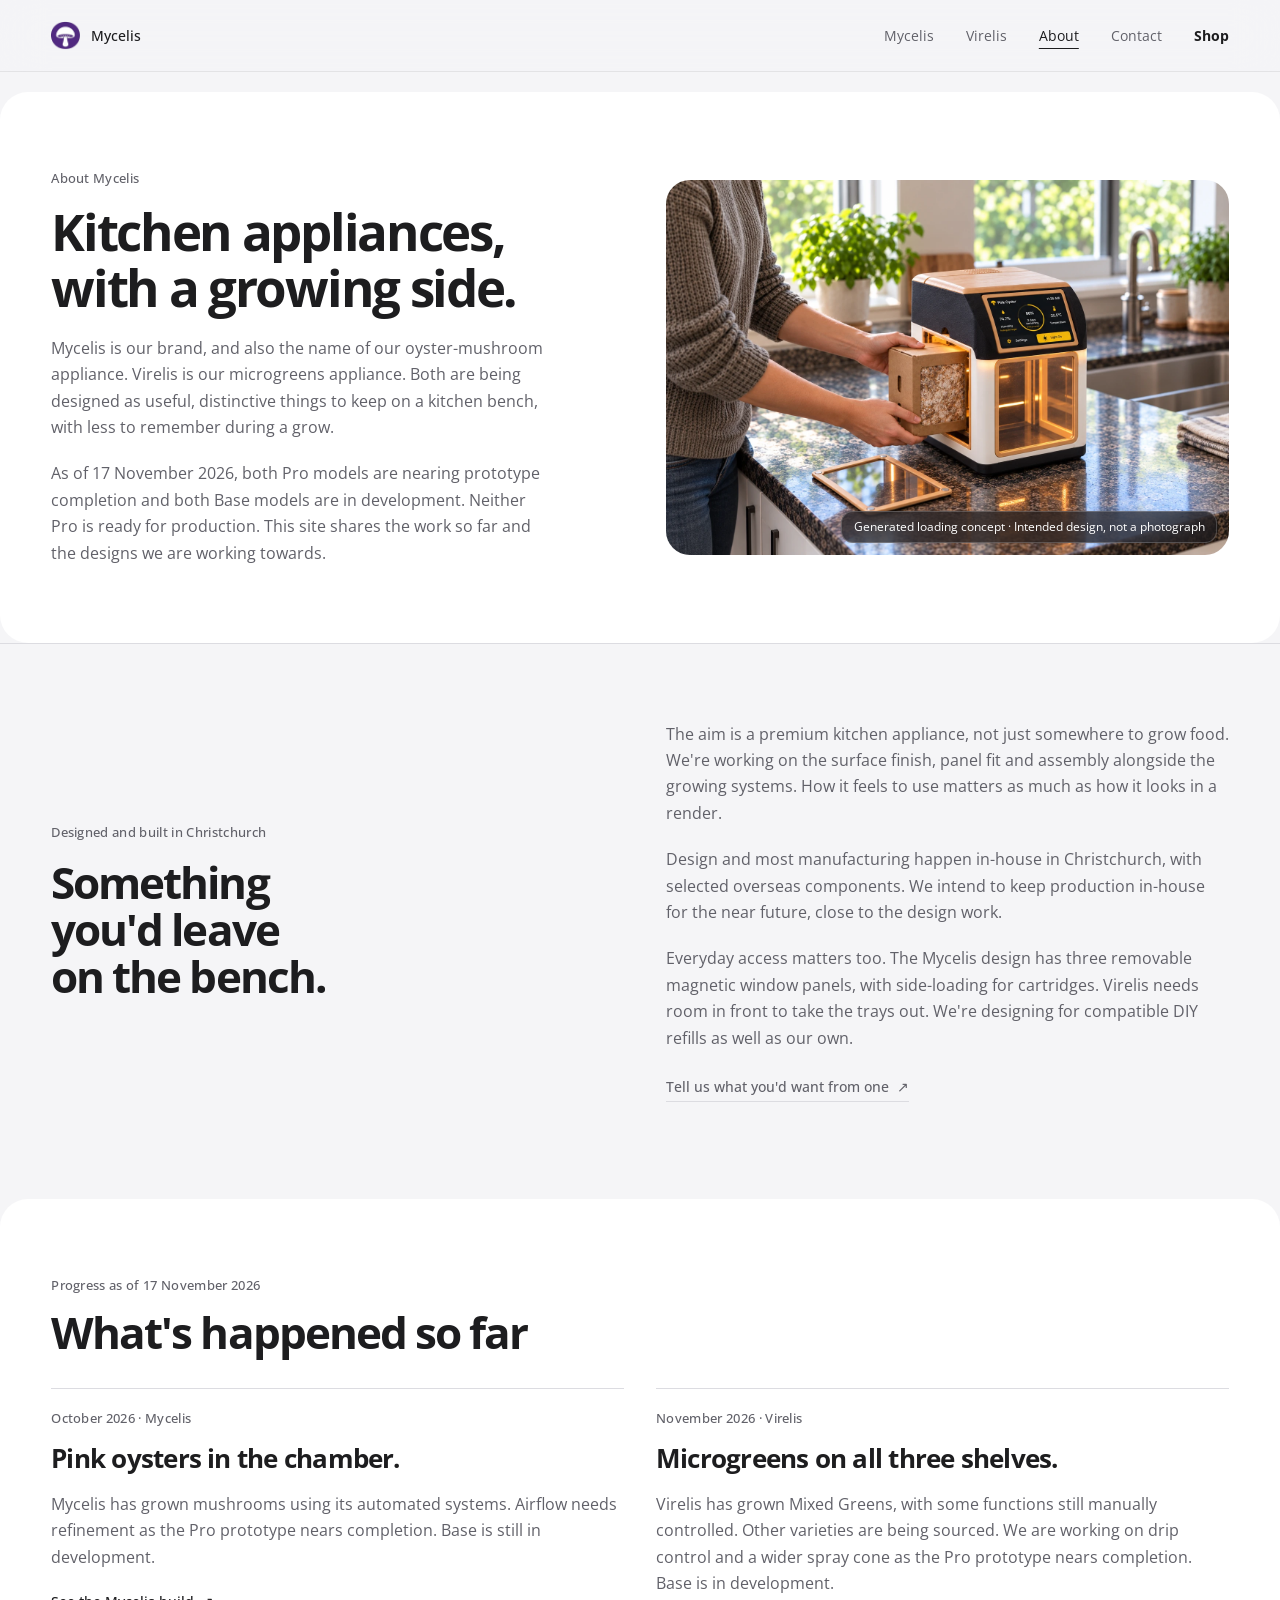
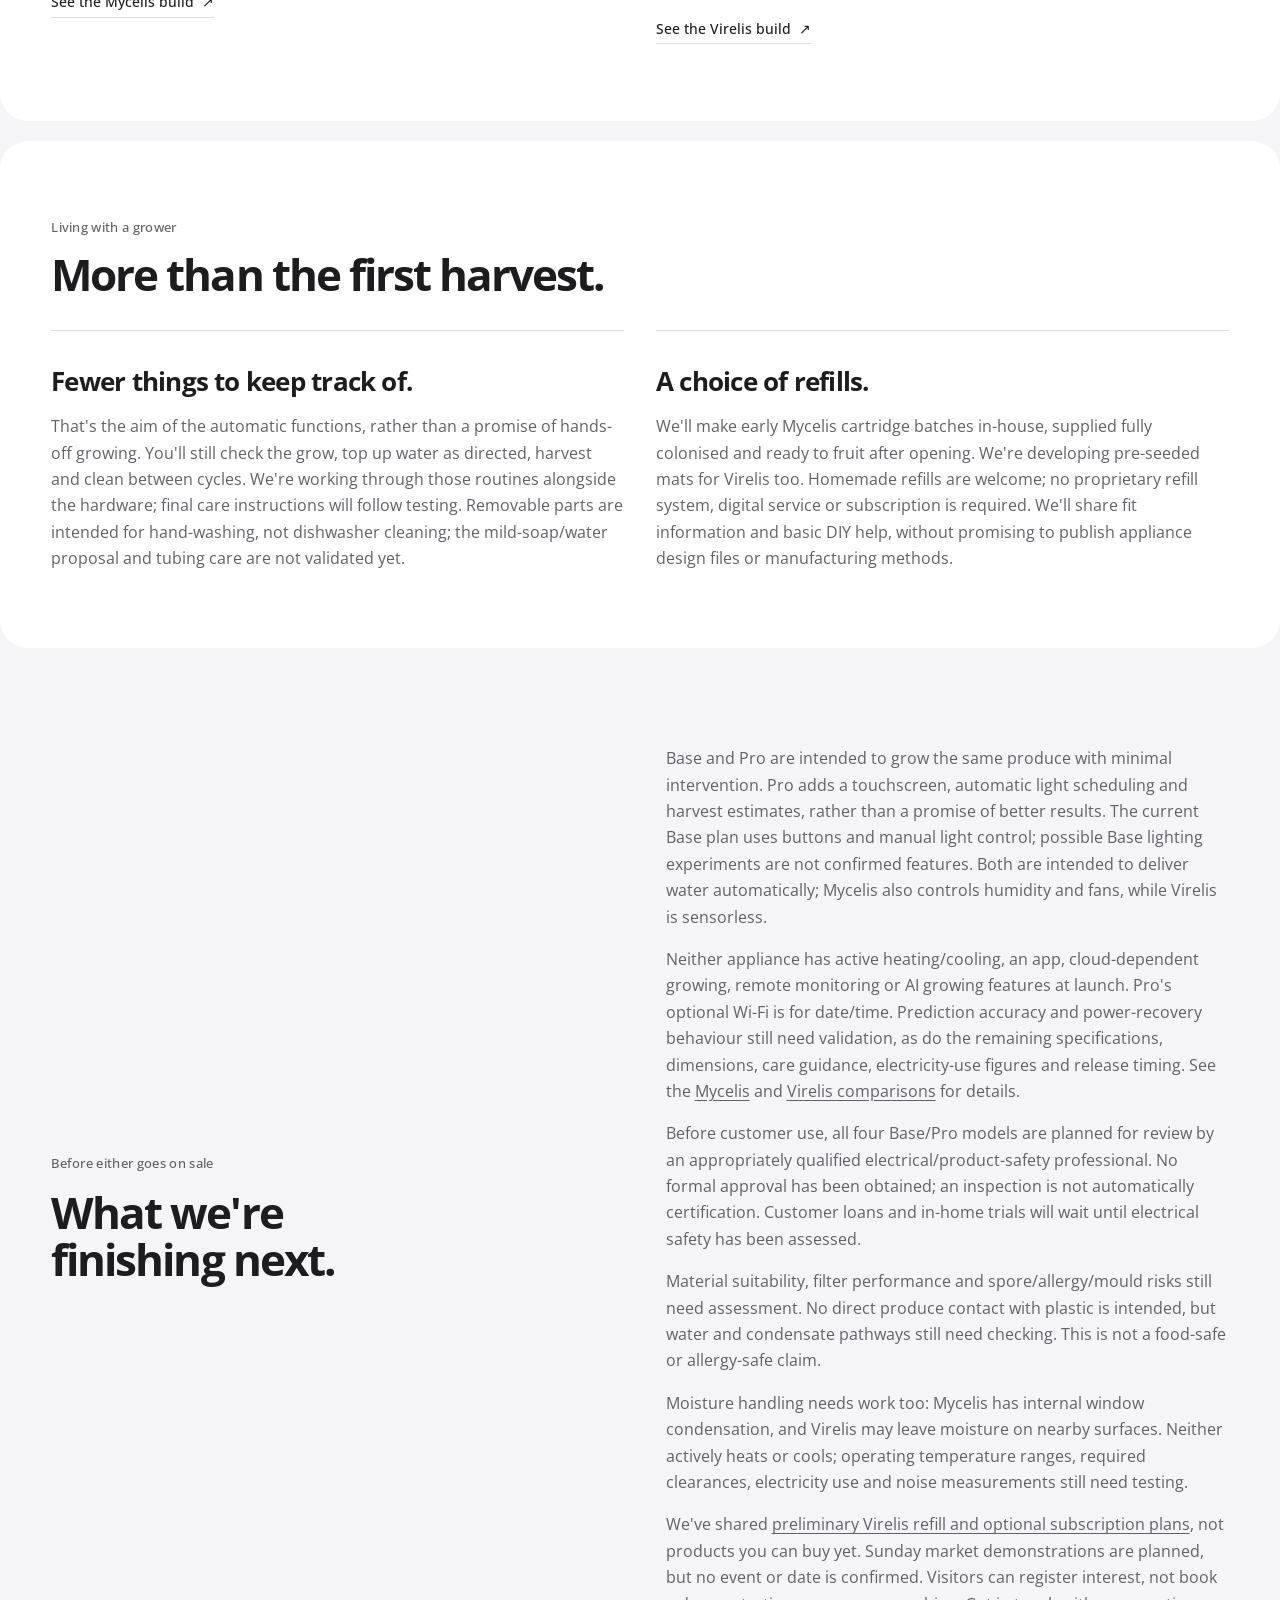
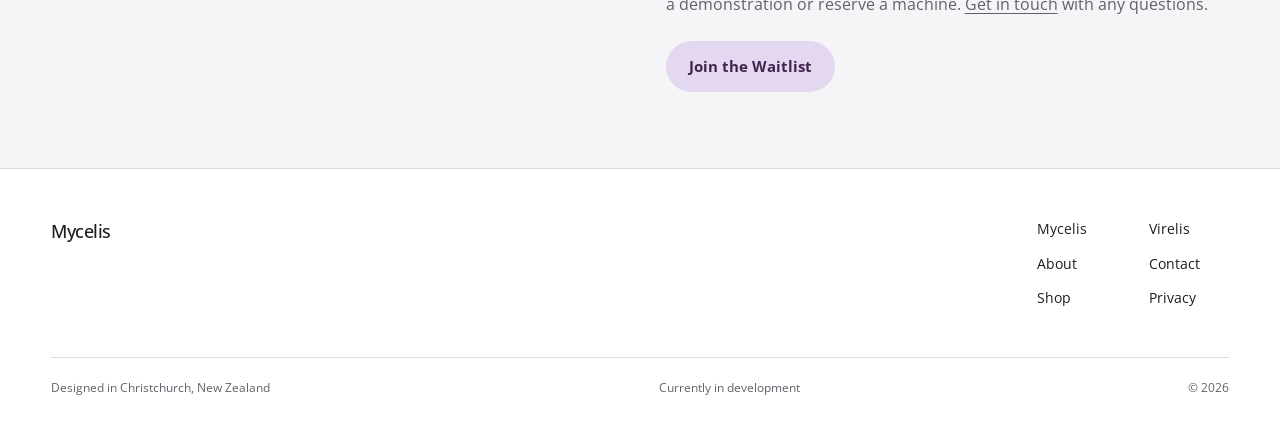
==== commit 6039501a: "Clarify proposed care, exposure limits and safety review before customer use" ====
--- a/about.html
+++ b/about.html
@@ -42,14 +42,14 @@
       <section class="build-notes about-practical" aria-labelledby="about-practical-title">
         <div class="section-heading"><p class="section-index">Living with a grower</p><h2 id="about-practical-title">More than the first harvest.</h2></div>
         <div class="build-notes-grid">
-          <article><h3>Fewer things to keep track of.</h3><p>That's the aim of the automatic functions, rather than a promise of hands-off growing. You'll still check the grow, top up water as directed, harvest and clean between cycles. We're working through those routines alongside the hardware; final care instructions will follow testing.</p></article>
+          <article><h3>Fewer things to keep track of.</h3><p>That's the aim of the automatic functions, rather than a promise of hands-off growing. You'll still check the grow, top up water as directed, harvest and clean between cycles. We're working through those routines alongside the hardware; final care instructions will follow testing. Removable parts are intended for hand-washing, not dishwasher cleaning; the mild-soap/water proposal and tubing care are not validated yet.</p></article>
           <article><h3>A choice of refills.</h3><p>We'll make early Mycelis cartridge batches in-house, supplied fully colonised and ready to fruit after opening. We're developing pre-seeded mats for Virelis too. Homemade refills are welcome; no proprietary refill system, digital service or subscription is required. We'll share fit information and basic DIY help, without promising to publish appliance design files or manufacturing methods.</p></article>
         </div>
       </section>
 
       <section class="content-split" aria-labelledby="still-working-title">
         <div><p class="section-index">Before either goes on sale</p><h2 id="still-working-title">What we're finishing next.</h2></div>
-        <div class="prose"><p>Base and Pro are intended to grow the same produce with minimal intervention. Pro adds a touchscreen, automatic light scheduling and harvest estimates, rather than a promise of better results. The current Base plan uses buttons and manual light control; possible Base lighting experiments are not confirmed features. Both are intended to deliver water automatically; Mycelis also controls humidity and fans, while Virelis is sensorless.</p><p>Neither appliance has active heating/cooling, an app, cloud-dependent growing, remote monitoring or AI growing features at launch. Pro's optional Wi-Fi is for date/time. Prediction accuracy and power-recovery behaviour still need validation, as do the remaining specifications, dimensions, care guidance, electricity-use figures and release timing. See the <a href="mycelis.html#mycelis-models">Mycelis</a> and <a href="virelis.html#virelis-models">Virelis comparisons</a> for details.</p><p>Moisture handling needs work too: Mycelis has internal window condensation, and Virelis may leave moisture on nearby surfaces. Neither actively heats or cools; operating temperature ranges, required clearances, electricity use and noise measurements still need testing.</p><p>We've shared <a href="virelis.html#virelis-refills">preliminary Virelis refill and optional subscription plans</a>, not products you can buy yet. Sunday market demonstrations are planned, but no event or date is confirmed. Visitors can register interest, not book a demonstration or reserve a machine. <a href="contact.html">Get in touch</a> with any questions.</p><a class="solid-link solid-link--purple" href="index.html#waitlist">Join the Waitlist</a></div>
+        <div class="prose"><p>Base and Pro are intended to grow the same produce with minimal intervention. Pro adds a touchscreen, automatic light scheduling and harvest estimates, rather than a promise of better results. The current Base plan uses buttons and manual light control; possible Base lighting experiments are not confirmed features. Both are intended to deliver water automatically; Mycelis also controls humidity and fans, while Virelis is sensorless.</p><p>Neither appliance has active heating/cooling, an app, cloud-dependent growing, remote monitoring or AI growing features at launch. Pro's optional Wi-Fi is for date/time. Prediction accuracy and power-recovery behaviour still need validation, as do the remaining specifications, dimensions, care guidance, electricity-use figures and release timing. See the <a href="mycelis.html#mycelis-models">Mycelis</a> and <a href="virelis.html#virelis-models">Virelis comparisons</a> for details.</p><p>Before customer use, all four Base/Pro models are planned for review by an appropriately qualified electrical/product-safety professional. No formal approval has been obtained; an inspection is not automatically certification. Customer loans and in-home trials will wait until electrical safety has been assessed.</p><p>Material suitability, filter performance and spore/allergy/mould risks still need assessment. No direct produce contact with plastic is intended, but water and condensate pathways still need checking. This is not a food-safe or allergy-safe claim.</p><p>Moisture handling needs work too: Mycelis has internal window condensation, and Virelis may leave moisture on nearby surfaces. Neither actively heats or cools; operating temperature ranges, required clearances, electricity use and noise measurements still need testing.</p><p>We've shared <a href="virelis.html#virelis-refills">preliminary Virelis refill and optional subscription plans</a>, not products you can buy yet. Sunday market demonstrations are planned, but no event or date is confirmed. Visitors can register interest, not book a demonstration or reserve a machine. <a href="contact.html">Get in touch</a> with any questions.</p><a class="solid-link solid-link--purple" href="index.html#waitlist">Join the Waitlist</a></div>
       </section>
     </main>
 
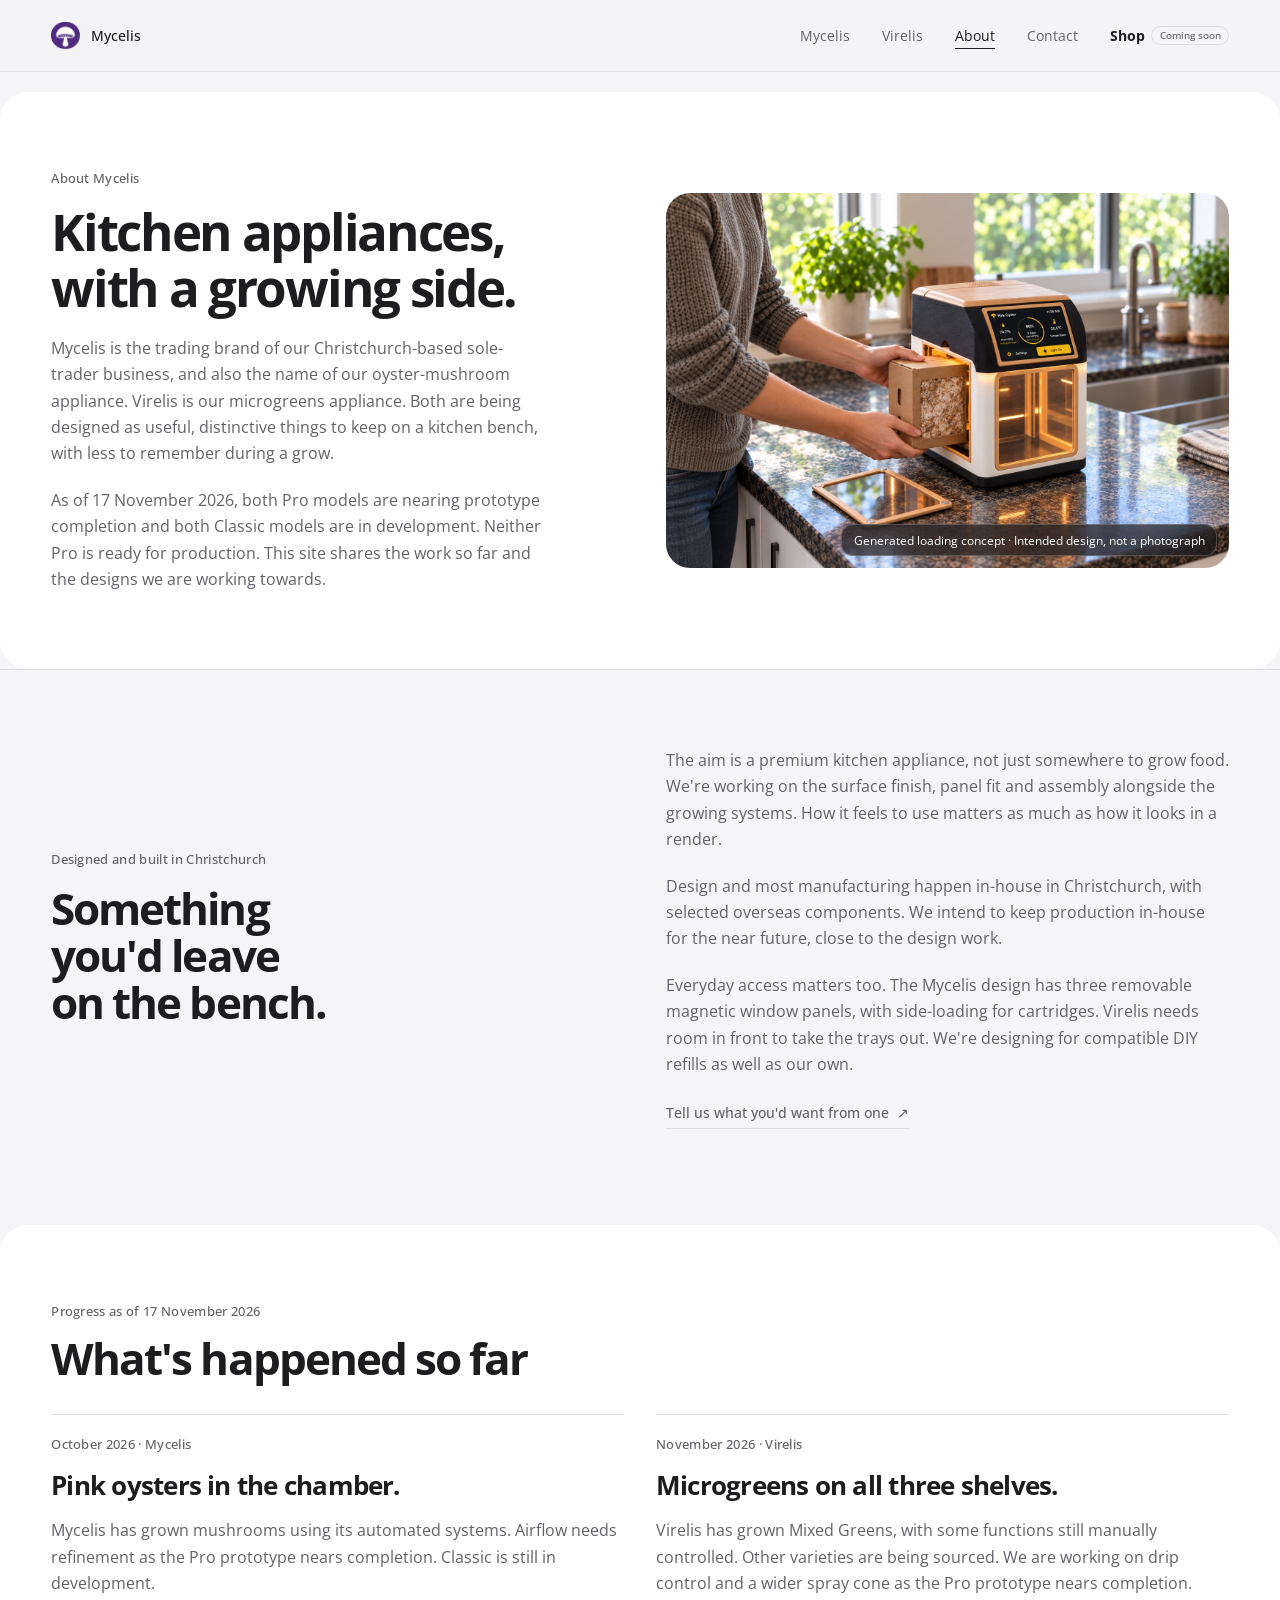
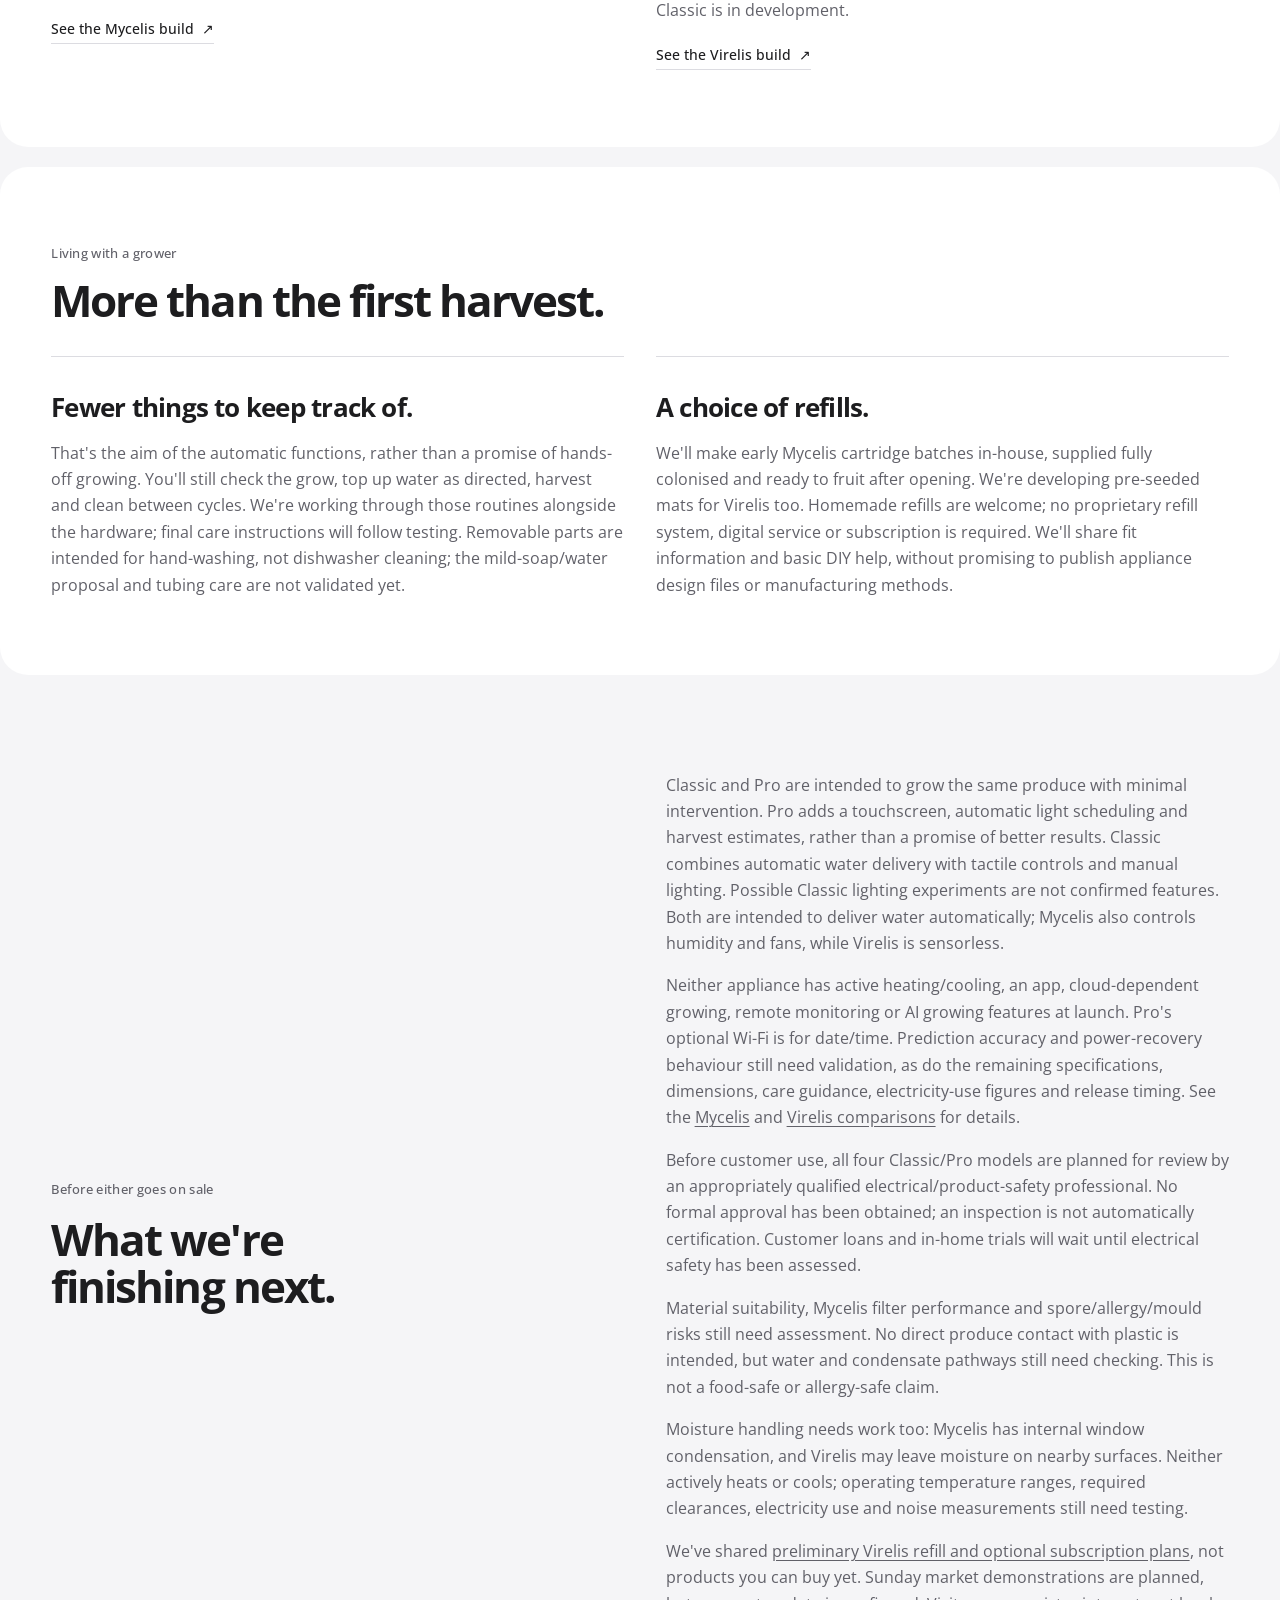
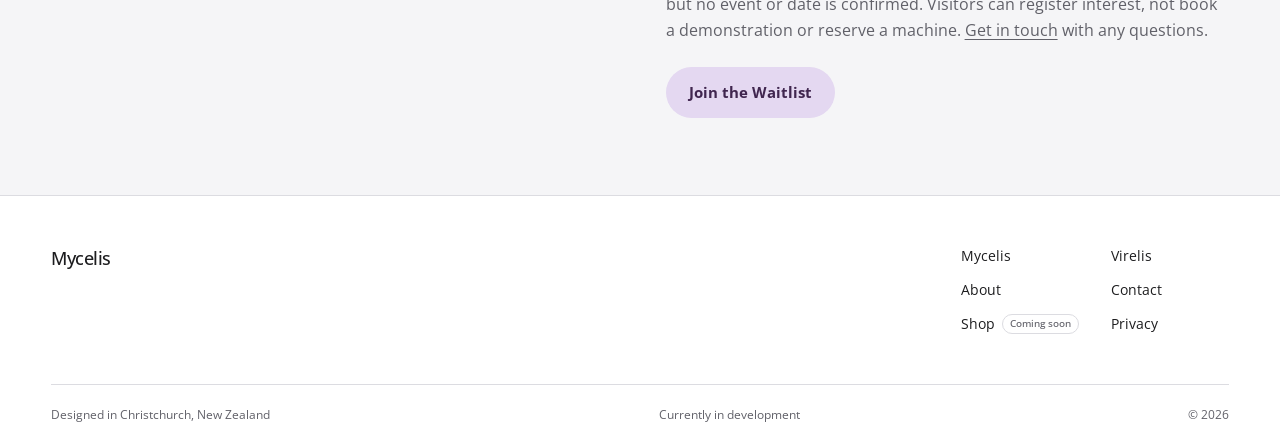
==== commit 9e183c16: "Align owner facts, Classic naming and future preorder plans" ====
--- a/about.html
+++ b/about.html
@@ -13,15 +13,15 @@
   </head>
   <body class="page-about">
     <a class="skip-link" href="#main">Skip to content</a>
-    <header class="site-header" data-header><div class="nav-shell"><a class="wordmark" href="index.html" aria-label="Mycelis home"><img src="assets/mycelis/logo.avif" alt="" width="42" height="42"><span>Mycelis</span></a><button class="menu-button" type="button" aria-expanded="false" aria-controls="primary-nav" data-menu-button><span class="menu-label">Menu</span><span class="menu-lines" aria-hidden="true"></span></button><nav class="primary-nav" id="primary-nav" aria-label="Primary navigation" data-menu><a href="mycelis.html">Mycelis</a><a href="virelis.html">Virelis</a><a href="about.html" aria-current="page">About</a><a href="contact.html">Contact</a><a class="nav-shop" href="https://mycelis-virelis-private-store.growmycelis.workers.dev/store" title="Password-protected sandbox shop" rel="nofollow">Shop</a></nav></div></header>
+    <header class="site-header" data-header><div class="nav-shell"><a class="wordmark" href="index.html" aria-label="Mycelis home"><img src="assets/mycelis/logo.avif" alt="" width="42" height="42"><span>Mycelis</span></a><button class="menu-button" type="button" aria-expanded="false" aria-controls="primary-nav" data-menu-button><span class="menu-label">Menu</span><span class="menu-lines" aria-hidden="true"></span></button><nav class="primary-nav" id="primary-nav" aria-label="Primary navigation" data-menu><a href="mycelis.html">Mycelis</a><a href="virelis.html">Virelis</a><a href="about.html" aria-current="page">About</a><a href="contact.html">Contact</a><a class="nav-shop" href="https://mycelis-virelis-private-store.growmycelis.workers.dev/store" title="Coming soon · Password-protected sandbox preview" rel="nofollow">Shop <span class="shop-status">Coming soon</span></a></nav></div></header>
 
     <main id="main">
       <section class="about-hero about-hero--with-image" aria-labelledby="about-title">
         <div>
           <p class="section-index">About Mycelis</p>
           <h1 id="about-title">Kitchen appliances, with a growing side.</h1>
-          <p>Mycelis is our brand, and also the name of our oyster-mushroom appliance. Virelis is our microgreens appliance. Both are being designed as useful, distinctive things to keep on a kitchen bench, with less to remember during a grow.</p>
-          <p>As of 17 November 2026, both Pro models are nearing prototype completion and both Base models are in development. Neither Pro is ready for production. This site shares the work so far and the designs we are working towards.</p>
+          <p>Mycelis is the trading brand of our Christchurch-based sole-trader business, and also the name of our oyster-mushroom appliance. Virelis is our microgreens appliance. Both are being designed as useful, distinctive things to keep on a kitchen bench, with less to remember during a grow.</p>
+          <p>As of 17 November 2026, both Pro models are nearing prototype completion and both Classic models are in development. Neither Pro is ready for production. This site shares the work so far and the designs we are working towards.</p>
         </div>
         <figure><img src="assets/mycelis/cartridge-side-loading-concept-v3.webp" alt="Entirely generated concept of loading a cardboard cartridge into the intended Mycelis design through a magnetic side window" width="1536" height="1024" fetchpriority="high"><figcaption>Generated loading concept · Intended design, not a photograph</figcaption></figure>
       </section>
@@ -34,8 +34,8 @@
       <section class="build-notes" aria-labelledby="build-notes-title">
         <div class="section-heading"><p class="section-index">Progress as of 17 November 2026</p><h2 id="build-notes-title">What's happened so far</h2></div>
         <div class="build-notes-grid">
-          <article><p class="section-index">October 2026 · Mycelis</p><h3>Pink oysters in the chamber.</h3><p>Mycelis has grown mushrooms using its automated systems. Airflow needs refinement as the Pro prototype nears completion. Base is still in development.</p><a class="arrow-link" href="mycelis.html">See the Mycelis build <span aria-hidden="true">↗</span></a></article>
-          <article><p class="section-index">November 2026 · Virelis</p><h3>Microgreens on all three shelves.</h3><p>Virelis has grown Mixed Greens, with some functions still manually controlled. Other varieties are being sourced. We are working on drip control and a wider spray cone as the Pro prototype nears completion. Base is in development.</p><a class="arrow-link" href="virelis.html">See the Virelis build <span aria-hidden="true">↗</span></a></article>
+          <article><p class="section-index">October 2026 · Mycelis</p><h3>Pink oysters in the chamber.</h3><p>Mycelis has grown mushrooms using its automated systems. Airflow needs refinement as the Pro prototype nears completion. Classic is still in development.</p><a class="arrow-link" href="mycelis.html">See the Mycelis build <span aria-hidden="true">↗</span></a></article>
+          <article><p class="section-index">November 2026 · Virelis</p><h3>Microgreens on all three shelves.</h3><p>Virelis has grown Mixed Greens, with some functions still manually controlled. Other varieties are being sourced. We are working on drip control and a wider spray cone as the Pro prototype nears completion. Classic is in development.</p><a class="arrow-link" href="virelis.html">See the Virelis build <span aria-hidden="true">↗</span></a></article>
         </div>
       </section>
 
@@ -49,10 +49,10 @@
 
       <section class="content-split" aria-labelledby="still-working-title">
         <div><p class="section-index">Before either goes on sale</p><h2 id="still-working-title">What we're finishing next.</h2></div>
-        <div class="prose"><p>Base and Pro are intended to grow the same produce with minimal intervention. Pro adds a touchscreen, automatic light scheduling and harvest estimates, rather than a promise of better results. The current Base plan uses buttons and manual light control; possible Base lighting experiments are not confirmed features. Both are intended to deliver water automatically; Mycelis also controls humidity and fans, while Virelis is sensorless.</p><p>Neither appliance has active heating/cooling, an app, cloud-dependent growing, remote monitoring or AI growing features at launch. Pro's optional Wi-Fi is for date/time. Prediction accuracy and power-recovery behaviour still need validation, as do the remaining specifications, dimensions, care guidance, electricity-use figures and release timing. See the <a href="mycelis.html#mycelis-models">Mycelis</a> and <a href="virelis.html#virelis-models">Virelis comparisons</a> for details.</p><p>Before customer use, all four Base/Pro models are planned for review by an appropriately qualified electrical/product-safety professional. No formal approval has been obtained; an inspection is not automatically certification. Customer loans and in-home trials will wait until electrical safety has been assessed.</p><p>Material suitability, filter performance and spore/allergy/mould risks still need assessment. No direct produce contact with plastic is intended, but water and condensate pathways still need checking. This is not a food-safe or allergy-safe claim.</p><p>Moisture handling needs work too: Mycelis has internal window condensation, and Virelis may leave moisture on nearby surfaces. Neither actively heats or cools; operating temperature ranges, required clearances, electricity use and noise measurements still need testing.</p><p>We've shared <a href="virelis.html#virelis-refills">preliminary Virelis refill and optional subscription plans</a>, not products you can buy yet. Sunday market demonstrations are planned, but no event or date is confirmed. Visitors can register interest, not book a demonstration or reserve a machine. <a href="contact.html">Get in touch</a> with any questions.</p><a class="solid-link solid-link--purple" href="index.html#waitlist">Join the Waitlist</a></div>
+        <div class="prose"><p>Classic and Pro are intended to grow the same produce with minimal intervention. Pro adds a touchscreen, automatic light scheduling and harvest estimates, rather than a promise of better results. Classic combines automatic water delivery with tactile controls and manual lighting. Possible Classic lighting experiments are not confirmed features. Both are intended to deliver water automatically; Mycelis also controls humidity and fans, while Virelis is sensorless.</p><p>Neither appliance has active heating/cooling, an app, cloud-dependent growing, remote monitoring or AI growing features at launch. Pro's optional Wi-Fi is for date/time. Prediction accuracy and power-recovery behaviour still need validation, as do the remaining specifications, dimensions, care guidance, electricity-use figures and release timing. See the <a href="mycelis.html#mycelis-models">Mycelis</a> and <a href="virelis.html#virelis-models">Virelis comparisons</a> for details.</p><p>Before customer use, all four Classic/Pro models are planned for review by an appropriately qualified electrical/product-safety professional. No formal approval has been obtained; an inspection is not automatically certification. Customer loans and in-home trials will wait until electrical safety has been assessed.</p><p>Material suitability, Mycelis filter performance and spore/allergy/mould risks still need assessment. No direct produce contact with plastic is intended, but water and condensate pathways still need checking. This is not a food-safe or allergy-safe claim.</p><p>Moisture handling needs work too: Mycelis has internal window condensation, and Virelis may leave moisture on nearby surfaces. Neither actively heats or cools; operating temperature ranges, required clearances, electricity use and noise measurements still need testing.</p><p>We've shared <a href="virelis.html#virelis-refills">preliminary Virelis refill and optional subscription plans</a>, not products you can buy yet. Sunday market demonstrations are planned, but no event or date is confirmed. Visitors can register interest, not book a demonstration or reserve a machine. <a href="contact.html">Get in touch</a> with any questions.</p><a class="solid-link solid-link--purple" href="index.html#waitlist">Join the Waitlist</a></div>
       </section>
     </main>
 
-    <footer class="site-footer"><div class="footer-primary"><a class="footer-mark" href="index.html">Mycelis</a><nav aria-label="Footer navigation"><a href="mycelis.html">Mycelis</a><a href="virelis.html">Virelis</a><a href="about.html">About</a><a href="contact.html">Contact</a><a class="nav-shop" href="https://mycelis-virelis-private-store.growmycelis.workers.dev/store" title="Password-protected sandbox shop" rel="nofollow">Shop</a><a href="privacy.html">Privacy</a></nav></div><div class="footer-meta"><span>Designed in Christchurch, New Zealand</span><span>Currently in development</span><span>© 2026</span></div></footer>
+    <footer class="site-footer"><div class="footer-primary"><a class="footer-mark" href="index.html">Mycelis</a><nav aria-label="Footer navigation"><a href="mycelis.html">Mycelis</a><a href="virelis.html">Virelis</a><a href="about.html">About</a><a href="contact.html">Contact</a><a class="nav-shop" href="https://mycelis-virelis-private-store.growmycelis.workers.dev/store" title="Coming soon · Password-protected sandbox preview" rel="nofollow">Shop <span class="shop-status">Coming soon</span></a><a href="privacy.html">Privacy</a></nav></div><div class="footer-meta"><span>Designed in Christchurch, New Zealand</span><span>Currently in development</span><span>© 2026</span></div></footer>
   </body>
 </html>
--- a/css/styles.css
+++ b/css/styles.css
@@ -5,6 +5,10 @@
   font-style: normal;
   font-display: swap;
 }
+
+/* Shop is a preview; make the login wall clear before visitors follow it. */
+.nav-shop { display: inline-flex; align-items: center; flex-wrap: wrap; gap: .4rem; }
+.shop-status { display: inline-block; padding: .15rem .45rem; border: 1px solid var(--border-subtle); border-radius: 999px; color: var(--text-secondary); font-size: .65rem; font-weight: 500; line-height: 1.25; white-space: nowrap; }
 
 @font-face {
   font-family: "Open Sans Local";
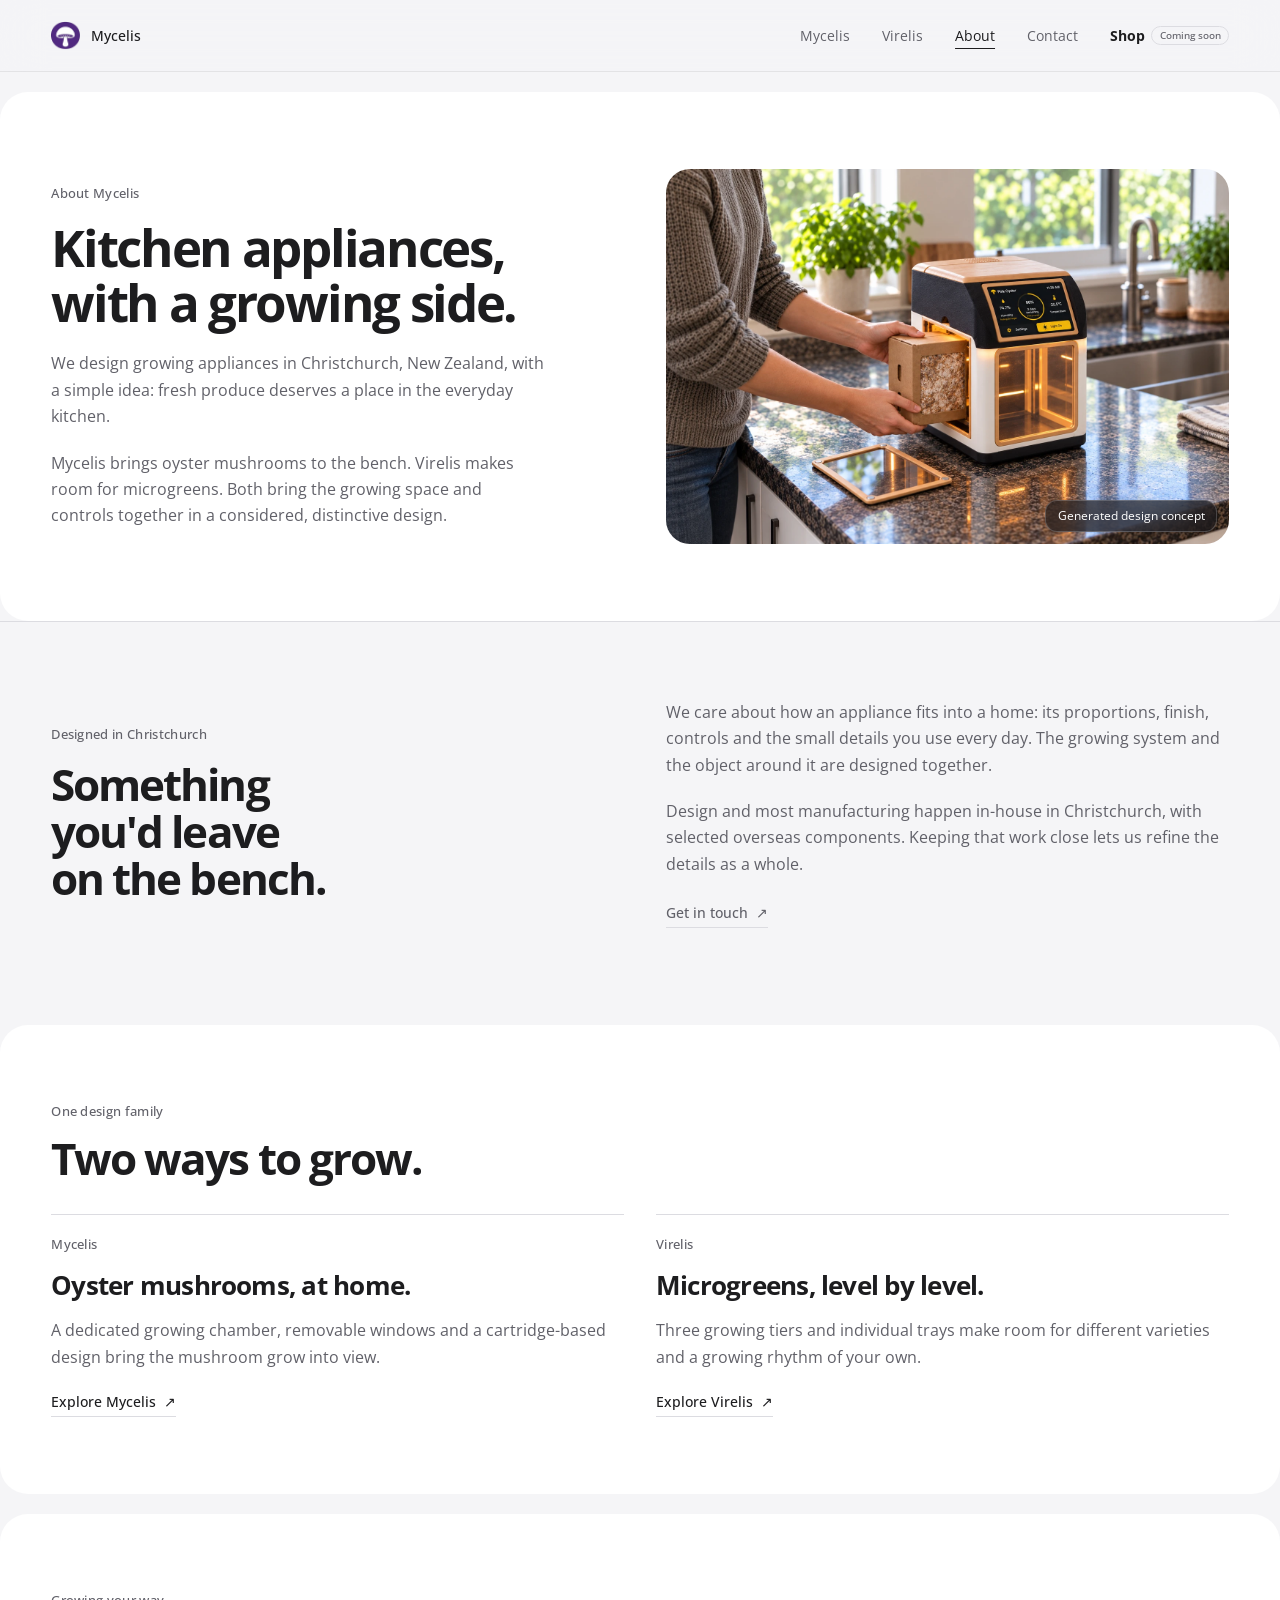
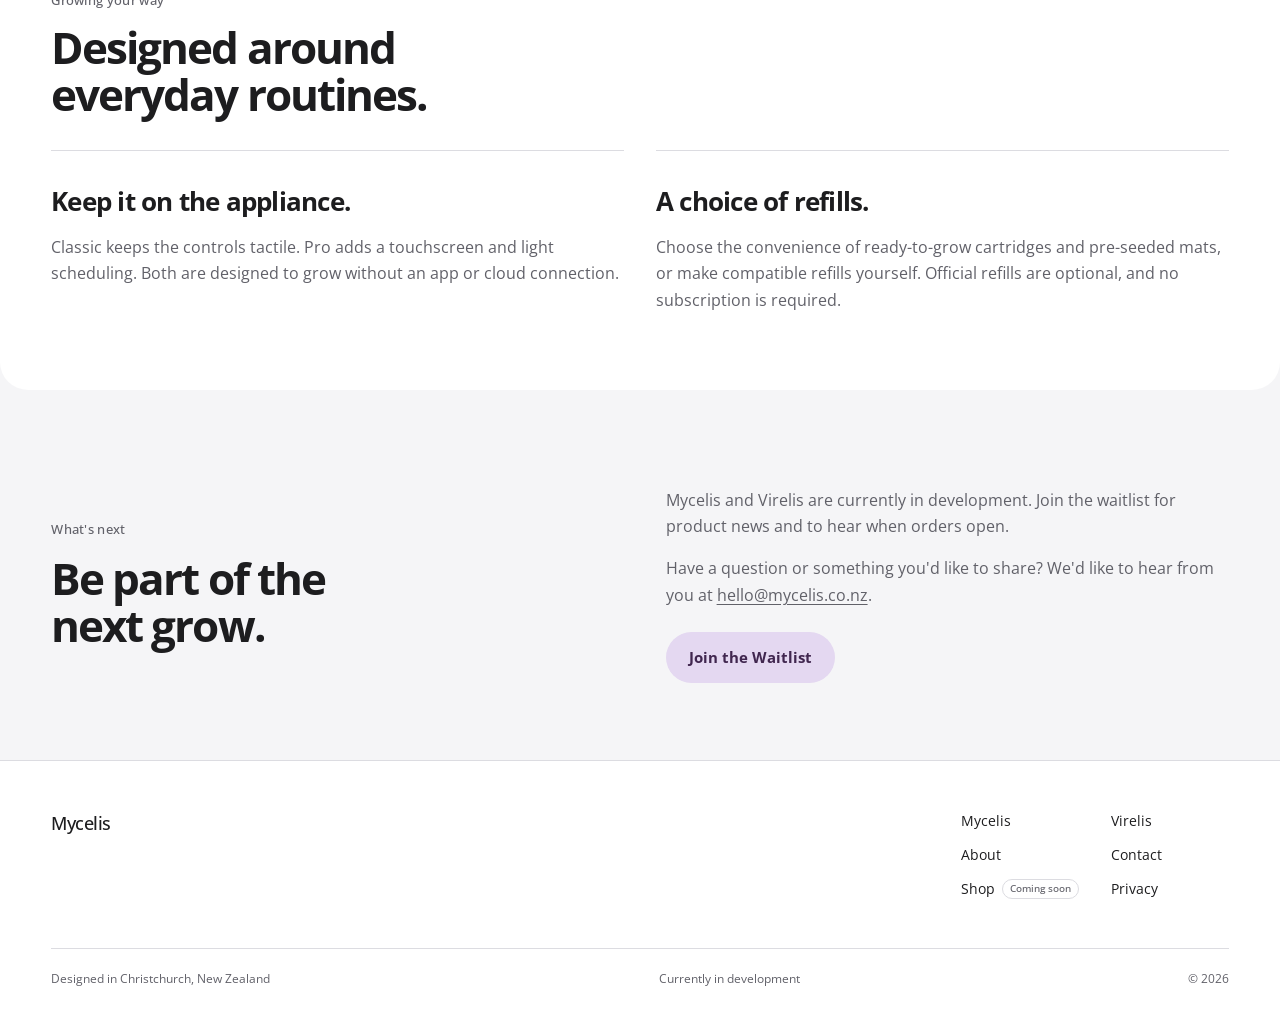
==== commit 1cf1d5df: "Tighten customer FAQs and About copy" ====
--- a/about.html
+++ b/about.html
@@ -4,12 +4,12 @@
     <meta charset="utf-8">
     <meta name="viewport" content="width=device-width, initial-scale=1">
     <title>About | Mycelis</title>
-    <meta name="description" content="Kitchen appliances designed and built primarily in-house in Christchurch, using selected overseas components. Meet Mycelis and Virelis, both in development.">
+    <meta name="description" content="Designed in Christchurch, New Zealand. Meet Mycelis and Virelis: thoughtful countertop appliances for growing oyster mushrooms and microgreens at home.">
     <link rel="canonical" href="https://mycelis.co.nz/about.html">
     <link rel="icon" href="assets/mycelis/logo.avif" type="image/avif"><meta name="theme-color" content="#f5f5f7">
-    <meta property="og:type" content="website"><meta property="og:site_name" content="Mycelis"><meta property="og:title" content="About | Mycelis"><meta property="og:description" content="Two growing machines being developed in Christchurch, with real prototypes and plenty still to work through."><meta property="og:url" content="https://mycelis.co.nz/about.html"><meta property="og:image" content="https://mycelis.co.nz/assets/branding/og-preview.png">
-    <meta name="twitter:card" content="summary_large_image"><meta name="twitter:title" content="About | Mycelis"><meta name="twitter:description" content="Two growing machines being developed in Christchurch, with real prototypes and plenty still to work through."><meta name="twitter:image" content="https://mycelis.co.nz/assets/branding/og-preview.png">
-    <link rel="stylesheet" href="css/styles.css"><script src="js/main.js" defer></script>
+    <meta property="og:type" content="website"><meta property="og:site_name" content="Mycelis"><meta property="og:title" content="About | Mycelis"><meta property="og:description" content="Designed in Christchurch, New Zealand. Meet Mycelis and Virelis: thoughtful countertop appliances for growing oyster mushrooms and microgreens at home."><meta property="og:url" content="https://mycelis.co.nz/about.html"><meta property="og:image" content="https://mycelis.co.nz/assets/branding/og-preview.png">
+    <meta name="twitter:card" content="summary_large_image"><meta name="twitter:title" content="About | Mycelis"><meta name="twitter:description" content="Designed in Christchurch, New Zealand. Meet Mycelis and Virelis: thoughtful countertop appliances for growing oyster mushrooms and microgreens at home."><meta name="twitter:image" content="https://mycelis.co.nz/assets/branding/og-preview.png">
+    <link rel="stylesheet" href="css/styles.css?v=20261117-mobile-nutrition"><script src="js/main.js" defer></script>
   </head>
   <body class="page-about">
     <a class="skip-link" href="#main">Skip to content</a>
@@ -17,39 +17,43 @@
 
     <main id="main">
       <section class="about-hero about-hero--with-image" aria-labelledby="about-title">
-        <div>
-          <p class="section-index">About Mycelis</p>
-          <h1 id="about-title">Kitchen appliances, with a growing side.</h1>
-          <p>Mycelis is the trading brand of our Christchurch-based sole-trader business, and also the name of our oyster-mushroom appliance. Virelis is our microgreens appliance. Both are being designed as useful, distinctive things to keep on a kitchen bench, with less to remember during a grow.</p>
-          <p>As of 17 November 2026, both Pro models are nearing prototype completion and both Classic models are in development. Neither Pro is ready for production. This site shares the work so far and the designs we are working towards.</p>
+        <div class="about-hero-copy">
+          <div class="about-intro">
+            <p class="section-index">About Mycelis</p>
+            <h1 id="about-title">Kitchen appliances, with a growing side.</h1>
+          </div>
+          <div class="about-hero-notes">
+            <p>We design growing appliances in Christchurch, New Zealand, with a simple idea: fresh produce deserves a place in the everyday kitchen.</p>
+            <p>Mycelis brings oyster mushrooms to the bench. Virelis makes room for microgreens. Both bring the growing space and controls together in a considered, distinctive design.</p>
+          </div>
         </div>
-        <figure><img src="assets/mycelis/cartridge-side-loading-concept-v3.webp" alt="Entirely generated concept of loading a cardboard cartridge into the intended Mycelis design through a magnetic side window" width="1536" height="1024" fetchpriority="high"><figcaption>Generated loading concept · Intended design, not a photograph</figcaption></figure>
+        <figure><img src="assets/mycelis/cartridge-side-loading-concept-v3.webp" alt="Generated concept of loading a cartridge into Mycelis through a removable side window" width="1536" height="1024" fetchpriority="high"><figcaption>Generated design concept</figcaption></figure>
       </section>
 
       <section class="design-intent" aria-labelledby="intent-title">
-        <div><p class="section-index">Designed and built in Christchurch</p><h2 id="intent-title">Something you'd leave on the bench.</h2></div>
-        <div><p>The aim is a premium kitchen appliance, not just somewhere to grow food. We're working on the surface finish, panel fit and assembly alongside the growing systems. How it feels to use matters as much as how it looks in a render.</p><p>Design and most manufacturing happen in-house in Christchurch, with selected overseas components. We intend to keep production in-house for the near future, close to the design work.</p><p>Everyday access matters too. The Mycelis design has three removable magnetic window panels, with side-loading for cartridges. Virelis needs room in front to take the trays out. We're designing for compatible DIY refills as well as our own.</p><a class="arrow-link" href="contact.html">Tell us what you'd want from one <span aria-hidden="true">↗</span></a></div>
+        <div><p class="section-index">Designed in Christchurch</p><h2 id="intent-title">Something you'd leave on the bench.</h2></div>
+        <div><p>We care about how an appliance fits into a home: its proportions, finish, controls and the small details you use every day. The growing system and the object around it are designed together.</p><p>Design and most manufacturing happen in-house in Christchurch, with selected overseas components. Keeping that work close lets us refine the details as a whole.</p><a class="arrow-link" href="contact.html">Get in touch <span aria-hidden="true">↗</span></a></div>
       </section>
 
       <section class="build-notes" aria-labelledby="build-notes-title">
-        <div class="section-heading"><p class="section-index">Progress as of 17 November 2026</p><h2 id="build-notes-title">What's happened so far</h2></div>
+        <div class="section-heading"><p class="section-index">One design family</p><h2 id="build-notes-title">Two ways to grow.</h2></div>
         <div class="build-notes-grid">
-          <article><p class="section-index">October 2026 · Mycelis</p><h3>Pink oysters in the chamber.</h3><p>Mycelis has grown mushrooms using its automated systems. Airflow needs refinement as the Pro prototype nears completion. Classic is still in development.</p><a class="arrow-link" href="mycelis.html">See the Mycelis build <span aria-hidden="true">↗</span></a></article>
-          <article><p class="section-index">November 2026 · Virelis</p><h3>Microgreens on all three shelves.</h3><p>Virelis has grown Mixed Greens, with some functions still manually controlled. Other varieties are being sourced. We are working on drip control and a wider spray cone as the Pro prototype nears completion. Classic is in development.</p><a class="arrow-link" href="virelis.html">See the Virelis build <span aria-hidden="true">↗</span></a></article>
+          <article><p class="section-index">Mycelis</p><h3>Oyster mushrooms, at home.</h3><p>A dedicated growing chamber, removable windows and a cartridge-based design bring the mushroom grow into view.</p><a class="arrow-link" href="mycelis.html">Explore Mycelis <span aria-hidden="true">↗</span></a></article>
+          <article><p class="section-index">Virelis</p><h3>Microgreens, level by level.</h3><p>Three growing tiers and individual trays make room for different varieties and a growing rhythm of your own.</p><a class="arrow-link" href="virelis.html">Explore Virelis <span aria-hidden="true">↗</span></a></article>
         </div>
       </section>
 
       <section class="build-notes about-practical" aria-labelledby="about-practical-title">
-        <div class="section-heading"><p class="section-index">Living with a grower</p><h2 id="about-practical-title">More than the first harvest.</h2></div>
+        <div class="section-heading"><p class="section-index">Growing your way</p><h2 id="about-practical-title">Designed around everyday routines.</h2></div>
         <div class="build-notes-grid">
-          <article><h3>Fewer things to keep track of.</h3><p>That's the aim of the automatic functions, rather than a promise of hands-off growing. You'll still check the grow, top up water as directed, harvest and clean between cycles. We're working through those routines alongside the hardware; final care instructions will follow testing. Removable parts are intended for hand-washing, not dishwasher cleaning; the mild-soap/water proposal and tubing care are not validated yet.</p></article>
-          <article><h3>A choice of refills.</h3><p>We'll make early Mycelis cartridge batches in-house, supplied fully colonised and ready to fruit after opening. We're developing pre-seeded mats for Virelis too. Homemade refills are welcome; no proprietary refill system, digital service or subscription is required. We'll share fit information and basic DIY help, without promising to publish appliance design files or manufacturing methods.</p></article>
+          <article><h3>Keep it on the appliance.</h3><p>Classic keeps the controls tactile. Pro adds a touchscreen and light scheduling. Both are designed to grow without an app or cloud connection.</p></article>
+          <article><h3>A choice of refills.</h3><p>Choose the convenience of ready-to-grow cartridges and pre-seeded mats, or make compatible refills yourself. Official refills are optional, and no subscription is required.</p></article>
         </div>
       </section>
 
-      <section class="content-split" aria-labelledby="still-working-title">
-        <div><p class="section-index">Before either goes on sale</p><h2 id="still-working-title">What we're finishing next.</h2></div>
-        <div class="prose"><p>Classic and Pro are intended to grow the same produce with minimal intervention. Pro adds a touchscreen, automatic light scheduling and harvest estimates, rather than a promise of better results. Classic combines automatic water delivery with tactile controls and manual lighting. Possible Classic lighting experiments are not confirmed features. Both are intended to deliver water automatically; Mycelis also controls humidity and fans, while Virelis is sensorless.</p><p>Neither appliance has active heating/cooling, an app, cloud-dependent growing, remote monitoring or AI growing features at launch. Pro's optional Wi-Fi is for date/time. Prediction accuracy and power-recovery behaviour still need validation, as do the remaining specifications, dimensions, care guidance, electricity-use figures and release timing. See the <a href="mycelis.html#mycelis-models">Mycelis</a> and <a href="virelis.html#virelis-models">Virelis comparisons</a> for details.</p><p>Before customer use, all four Classic/Pro models are planned for review by an appropriately qualified electrical/product-safety professional. No formal approval has been obtained; an inspection is not automatically certification. Customer loans and in-home trials will wait until electrical safety has been assessed.</p><p>Material suitability, Mycelis filter performance and spore/allergy/mould risks still need assessment. No direct produce contact with plastic is intended, but water and condensate pathways still need checking. This is not a food-safe or allergy-safe claim.</p><p>Moisture handling needs work too: Mycelis has internal window condensation, and Virelis may leave moisture on nearby surfaces. Neither actively heats or cools; operating temperature ranges, required clearances, electricity use and noise measurements still need testing.</p><p>We've shared <a href="virelis.html#virelis-refills">preliminary Virelis refill and optional subscription plans</a>, not products you can buy yet. Sunday market demonstrations are planned, but no event or date is confirmed. Visitors can register interest, not book a demonstration or reserve a machine. <a href="contact.html">Get in touch</a> with any questions.</p><a class="solid-link solid-link--purple" href="index.html#waitlist">Join the Waitlist</a></div>
+      <section class="content-split" aria-labelledby="launch-title">
+        <div><p class="section-index">What's next</p><h2 id="launch-title">Be part of the next grow.</h2></div>
+        <div class="prose"><p>Mycelis and Virelis are currently in development. Join the waitlist for product news and to hear when orders open.</p><p>Have a question or something you'd like to share? We'd like to hear from you at <a href="mailto:hello@mycelis.co.nz">hello@mycelis.co.nz</a>.</p><a class="solid-link solid-link--purple" href="index.html#waitlist">Join the Waitlist</a></div>
       </section>
     </main>
 
--- a/css/styles.css
+++ b/css/styles.css
@@ -156,6 +156,14 @@
 .mycelis-hero h1, .virelis-hero h1 { margin-top: 1rem; font-size: clamp(2.4rem,4vw,3.75rem); }
 .mycelis-hero-copy > p:not(.product-name) { max-width: 29rem; margin-top: 1.25rem; color: var(--text-secondary); }
 .mycelis-hero-copy .solid-link { margin-top: 1.75rem; }
+.hero-lead { max-width: 29rem; margin-top: 1.25rem; color: var(--text-secondary); }
+.hero-intro > .solid-link { margin-top: 1.75rem; }
+.hero-actions { display: flex; flex-wrap: wrap; align-items: center; gap: .75rem 1.25rem; margin-top: 1.75rem; }
+.hero-actions .solid-link, .hero-actions .arrow-link { margin-top: 0; }
+.hero-actions .arrow-link { min-height: 44px; align-items: center; }
+.hero-stage { display: inline-block; margin-left: .65rem; padding: .15rem .5rem; border: 1px solid var(--border-subtle); border-radius: 999px; color: var(--text-secondary); font-size: .6875rem; font-weight: 400; letter-spacing: 0; vertical-align: middle; }
+.hero-notes { max-width: 31rem; margin-top: 1.5rem; color: var(--text-secondary); }
+.hero-notes p + p { margin-top: 1rem; }
 .mycelis-hero figure, .virelis-hero-media { position: relative; min-width: 0; aspect-ratio: 4 / 5; overflow: hidden; border-radius: 24px; box-shadow: 0 20px 60px -30px rgba(35,27,45,.4); }
 .mycelis-hero figure img, .virelis-hero-media img { width: 100%; height: 100%; object-fit: cover; }
 .virelis-hero-top > p:last-child { max-width: 28rem; margin-top: .75rem; color: var(--text-secondary); font-size: .95rem; }
@@ -218,6 +226,8 @@
 .about-hero--with-image { display: grid; grid-template-columns: repeat(2, minmax(0, 1fr)); align-items: center; gap: clamp(2rem, 4vw, 4rem); margin-top: 1.25rem; padding: var(--section-space) var(--page-gutter); border-radius: 28px; background: white; }
 .about-hero h1 { margin-top: 1rem; font-size: clamp(2.4rem,4vw,3.75rem); }
 .about-hero--with-image > div > p:not(.section-index) { max-width: 31rem; margin-top: 1.25rem; color: var(--text-secondary); }
+.about-hero-notes { max-width: 31rem; margin-top: 1.25rem; color: var(--text-secondary); }
+.about-hero-notes p + p { margin-top: 1.25rem; }
 .about-hero--with-image figure { position: relative; aspect-ratio: 3 / 2; overflow: hidden; border-radius: 24px; }
 .about-hero--with-image img { width: 100%; height: 100%; object-fit: cover; }
 .design-intent { border-top: 1px solid var(--border-subtle); }
@@ -232,6 +242,10 @@
 .content-split .prose h2 { color: var(--text-primary); }
 .content-split .prose h2 + p { margin-top: 1.25rem; }
 .home-intro { background: transparent; }
+.home-intro-heading > .solid-link { margin-top: 1.5rem; }
+.waitlist-heading > p:not(.section-index) { max-width: 30rem; margin-top: 1.25rem; color: var(--text-secondary); }
+.waitlist-notes { margin-top: 1.25rem; color: var(--text-secondary); font-size: .875rem; }
+.waitlist-notes p + p { margin-top: 1rem; }
 .cartridge-guide { border-radius: 28px; background: var(--bg-paper); }
 .content-tint { border-radius: 28px; background: linear-gradient(140deg, #e7efdf, #f4f7f0); }
 .contact-help { border-top: 1px solid var(--border-subtle); }
@@ -273,6 +287,10 @@
 .food-facts article { min-width: 0; padding-top: 1.25rem; border-top: 2px solid var(--food-line); }
 .food-facts h3 { color: var(--food-ink); font-size: 1.5rem; }
 .food-facts p { margin-top: 1rem; color: var(--text-secondary); }
+.nutrition-context { margin-bottom: 1.25rem; color: var(--text-secondary); font-size: .8125rem; }
+.nutrient-tags { display: flex; flex-wrap: wrap; gap: .4rem; margin: 1rem 0 0; padding: 0; list-style: none; }
+.nutrient-tags li { padding: .25rem .6rem; border: 1px solid #d1ddca; border-radius: 999px; background: #f0f5ed; color: var(--virelis-dark); font-size: .75rem; line-height: 1.5; }
+.nutrition-range-note { margin-top: 1rem; }
 .source-ref { color: var(--food-ink, var(--text-primary)); font-size: .875rem; text-decoration: underline; text-underline-offset: .2em; white-space: nowrap; }
 .evidence-note { max-width: 85ch; margin-top: 2rem; color: var(--text-secondary); font-size: .875rem; line-height: 1.65; }
 .variety-note { margin: -.5rem 0 1.5rem; color: var(--text-secondary); font-size: .875rem; }
@@ -392,6 +410,7 @@
   .menu-button { display: flex; }
   .primary-nav { position: fixed; top: var(--nav-height); right: 0; left: 0; display: none; padding: 1rem var(--page-gutter) 1.5rem; border-bottom: 1px solid var(--border-subtle); background: var(--bg-main); }
   .primary-nav.is-open { display: grid; }
+  .primary-nav { max-height: calc(100vh - var(--nav-height)); max-height: calc(100dvh - var(--nav-height)); overflow-y: auto; overscroll-behavior: contain; gap: 0; }
   .primary-nav a { min-height: 48px; padding: .7rem 0; border-bottom: 1px solid var(--border-subtle); font-size: 1.1rem; }
   body.menu-open { overflow: hidden; }
   .mycelis-hero, .virelis-hero, .prototype-story, .virelis-development, .process-summary, .about-hero--with-image, .design-intent, .contact-main, .waitlist, .content-split, .build-notes-grid, .food-facts, .preorder-products, .refill-notes { grid-template-columns: 1fr; }
@@ -429,16 +448,103 @@
   .model-table th, .model-table td { padding: .85rem .35rem; }
   .model-table th:first-child { padding-left: 0; }
   .prototype-card figure { max-width: 30rem; margin-inline: auto; }
-  .process-summary li { grid-template-columns: 1.75rem 5.5rem minmax(0, 1fr); }
-  .process-summary li > p { grid-column: 3; }
+  .process-summary li { grid-template-columns: 1.75rem minmax(0, 1fr); }
+  .process-summary li > p { grid-column: 2; }
   .privacy-main section { grid-template-columns: 1fr; gap: 1rem; }
   .footer-primary { flex-direction: column; }
   .footer-primary nav { width: 100%; max-width: 22rem; }
 }
 
-@media (max-width: 390px) {
-  .process-summary li { grid-template-columns: 1.75rem minmax(0, 1fr); }
+/* Phone layouts are composed for a small screen, rather than squeezed desktop columns. */
+@media (max-width: 620px) {
+  :root { --nav-height: 64px; --section-space: 2.5rem; --page-gutter: 1.25rem; }
+  body { line-height: 1.6; }
+  h1 { font-size: clamp(2rem, 8.4vw, 2.5rem); line-height: 1.08; letter-spacing: -.04em; }
+  h2 { font-size: clamp(1.75rem, 7.4vw, 2rem); line-height: 1.12; letter-spacing: -.035em; }
+  .nav-shell { gap: 1rem; }
+  .primary-nav a { display: flex; align-items: center; }
+  .primary-nav .nav-shop { flex-wrap: nowrap; gap: .65rem; }
+  .duel-hero { margin: .75rem .75rem 0; border-radius: 20px; }
+  .duel-panel { aspect-ratio: 5 / 7; }
+  .duel-copy { padding: .8rem .65rem; }
+  .duel-copy > p { font-size: .65rem; letter-spacing: .02em; }
+  .duel-copy > p > span { display: none; }
+  .duel-copy h2 { font-size: clamp(1.45rem, 7.4vw, 2.2rem); }
+  .duel-render-label { top: 2.15rem; left: .65rem; padding: .2rem .4rem; font-size: .5625rem; }
+  .content-split, .prototype-story, .virelis-development, .process-summary, .design-intent, .waitlist { gap: 1.5rem; }
+  .mycelis-hero, .virelis-hero, .about-hero--with-image { gap: 1.5rem; margin-top: .75rem; padding-block: 1.75rem; border-radius: 20px; }
+  .mycelis-hero-copy, .virelis-hero-copy, .about-hero-copy, .waitlist-copy { display: contents; }
+  .hero-intro, .about-intro { order: 0; }
+  .mycelis-hero > figure, .virelis-hero-media, .about-hero--with-image > figure { order: 1; width: 100%; max-width: none; aspect-ratio: auto; overflow: visible; border-radius: 0; box-shadow: none; }
+  .hero-notes, .about-hero-notes { order: 2; max-width: none; margin-top: 0; }
+  .mycelis-hero h1, .virelis-hero h1, .about-hero h1 { max-width: none; margin-top: .85rem; font-size: clamp(2rem, 8.4vw, 2.5rem); }
+  .virelis-hero-top > p:last-child { display: none; }
+  .hero-lead { margin-top: 1rem; }
+  .hero-intro > .solid-link, .mycelis-hero-copy .solid-link { margin-top: 1.25rem; }
+  .hero-actions { margin-top: 1.25rem; gap: .5rem 1rem; }
+  .mycelis-hero > figure img, .virelis-hero-media img { height: auto; aspect-ratio: 4 / 5; border-radius: 16px; }
+  .about-hero--with-image > figure img { height: auto; aspect-ratio: 3 / 2; border-radius: 16px; }
+  .mycelis-hero figcaption, .virelis-hero-media figcaption, .about-hero--with-image figcaption { position: static; max-width: none; margin-top: .6rem; padding: 0; border: 0; border-radius: 0; background: none; color: var(--text-secondary); backdrop-filter: none; font-size: .75rem; line-height: 1.5; }
+  .section-heading, .development-overview-heading { margin-bottom: 1.5rem; }
+  .section-heading h2, .content-split h2, .process-heading h2, .design-intent h2, .prototype-copy h2, .virelis-development h2 { max-width: none; margin-top: .65rem; }
+  .home-intro-heading > .solid-link { margin-top: 1.25rem; }
+  .text-links { align-items: flex-start; gap: .75rem 1.5rem; }
+  .food-grid, .prototype-grid { grid-template-columns: 1fr; gap: 1.25rem; }
+  .prototype-card { padding: .75rem .75rem 1.25rem; border-radius: 20px; }
+  .prototype-card figure, .prototype-story figure, .virelis-development-media, .story-image { border-radius: 16px; }
+  .prototype-card > p, .prototype-card > h3, .prototype-card > .arrow-link { margin-inline: .35rem; }
+  .food-card { padding: 1.25rem; border-radius: 18px; }
+  .faq-section, .build-notes, .food-section, .refill-plans, .model-comparison, .cartridge-guide, .content-tint, .grow-your-way, .product-end { border-radius: 20px; }
+  .food-facts, .build-notes-grid, .refill-notes { gap: 1.5rem; }
+  .food-facts article, .refill-notes article { padding-top: 1rem; }
+  .model-visuals { gap: .75rem; margin: 1.5rem 0 1.75rem; }
+  .model-visuals img { border-radius: 12px; }
+  .model-visuals figcaption { gap: .2rem; margin-top: .6rem; font-size: .6875rem; }
+  .model-table { font-size: .875rem; line-height: 1.45; }
+  .model-table th, .model-table td { padding: .85rem .45rem; overflow-wrap: normal; word-break: normal; }
+  .model-table th:first-child { width: 31%; padding-left: 0; }
+  .model-table th:last-child, .model-table td:last-child { padding-right: 0; }
+  .model-detail { font-size: .75rem; }
+  .process-summary li { grid-template-columns: 1.5rem minmax(0, 1fr); gap: .5rem .75rem; padding-block: 1.15rem; }
   .process-summary li > p { grid-column: 2; }
+  .process-summary li h3 { line-height: 1.3; }
+  .refill-grid { grid-template-columns: 1fr; gap: 1rem; }
+  .refill-card { display: grid; grid-template-columns: minmax(0, 1fr) auto; column-gap: .75rem; row-gap: .5rem; align-items: baseline; padding: 1.25rem; border-radius: 16px; }
+  .refill-card > .section-index { grid-column: 1 / -1; font-size: .75rem; }
+  .refill-card h3 { grid-column: 1; margin: 0; font-size: 1.125rem; line-height: 1.3; }
+  .refill-card .refill-price { grid-column: 2; grid-row: 2; margin: 0; font-size: 1.75rem; white-space: nowrap; }
+  .refill-card > p:last-child { grid-column: 1 / -1; margin-top: 0; font-size: .875rem; }
+  .refill-card--best { margin-top: .5rem; }
+  .refill-value-label { left: 1rem; font-size: .6875rem; }
+  .refill-notes { margin-top: 1.75rem; }
+  .compatibility-specs > div { grid-template-columns: 1fr; gap: .5rem; }
+  .faq-list summary { padding: 1rem 0; line-height: 1.45; }
+  .faq-list .prose { padding: 0 0 1.25rem 1rem; }
+  .waitlist-heading { order: 0; }
+  .waitlist-form-slot { order: 1; }
+  .waitlist-notes { order: 2; margin-top: 0; }
+  .waitlist-interests { order: 3; padding-top: 1.25rem; }
+  .waitlist-copy h2 { max-width: none; margin-top: .65rem; }
+  .waitlist-heading > p:not(.section-index) { margin-top: 1rem; }
+  .waitlist-embed { min-height: 0; }
+  .interest-links { display: grid; grid-template-columns: repeat(2, minmax(0, 1fr)); gap: .6rem; }
+  .interest-links a { min-height: 48px; justify-content: center; padding: .5rem .65rem; border-radius: 14px; text-align: center; line-height: 1.4; }
+  .contact-main { padding-block: 2.5rem; gap: 1.5rem; }
+  .contact-email { margin-top: 1.25rem; }
+  .privacy-main header { padding-bottom: 1.75rem; }
+  .privacy-main section { gap: .75rem; padding-block: 1.5rem; }
+  .footer-primary { flex-direction: column; gap: 1.25rem; padding-bottom: 1.75rem; }
+  .footer-primary nav { width: 100%; max-width: none; gap: 0 1rem; }
+  .footer-primary nav a { display: flex; min-height: 44px; align-items: center; }
+  .footer-meta { gap: .5rem 1.25rem; }
+}
+
+@media (max-width: 350px) {
+  :root { --page-gutter: 1rem; }
+  .hero-stage { margin-left: .4rem; }
+  .model-table { font-size: .8125rem; }
+  .model-table th, .model-table td { padding-inline: .3rem; }
+  .refill-card { padding-inline: 1rem; }
 }
 
 @media (prefers-reduced-motion: reduce) {
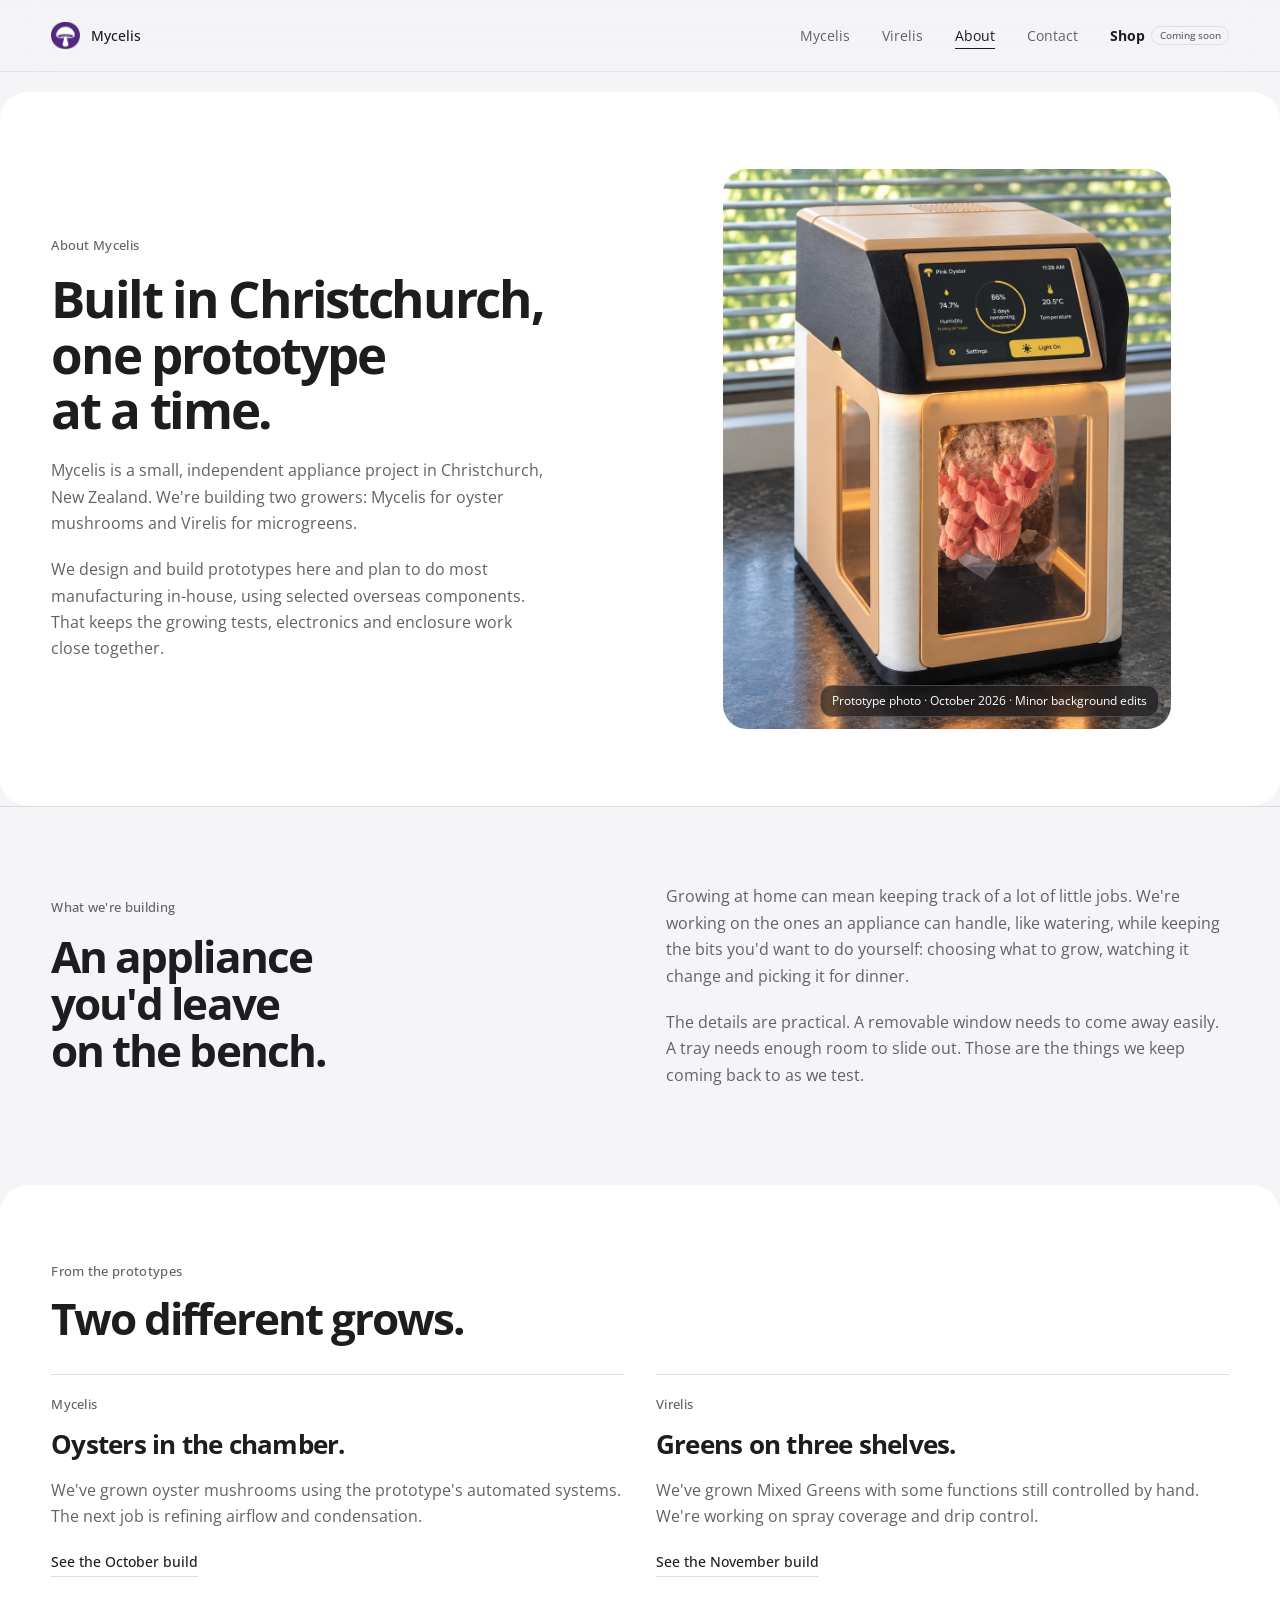
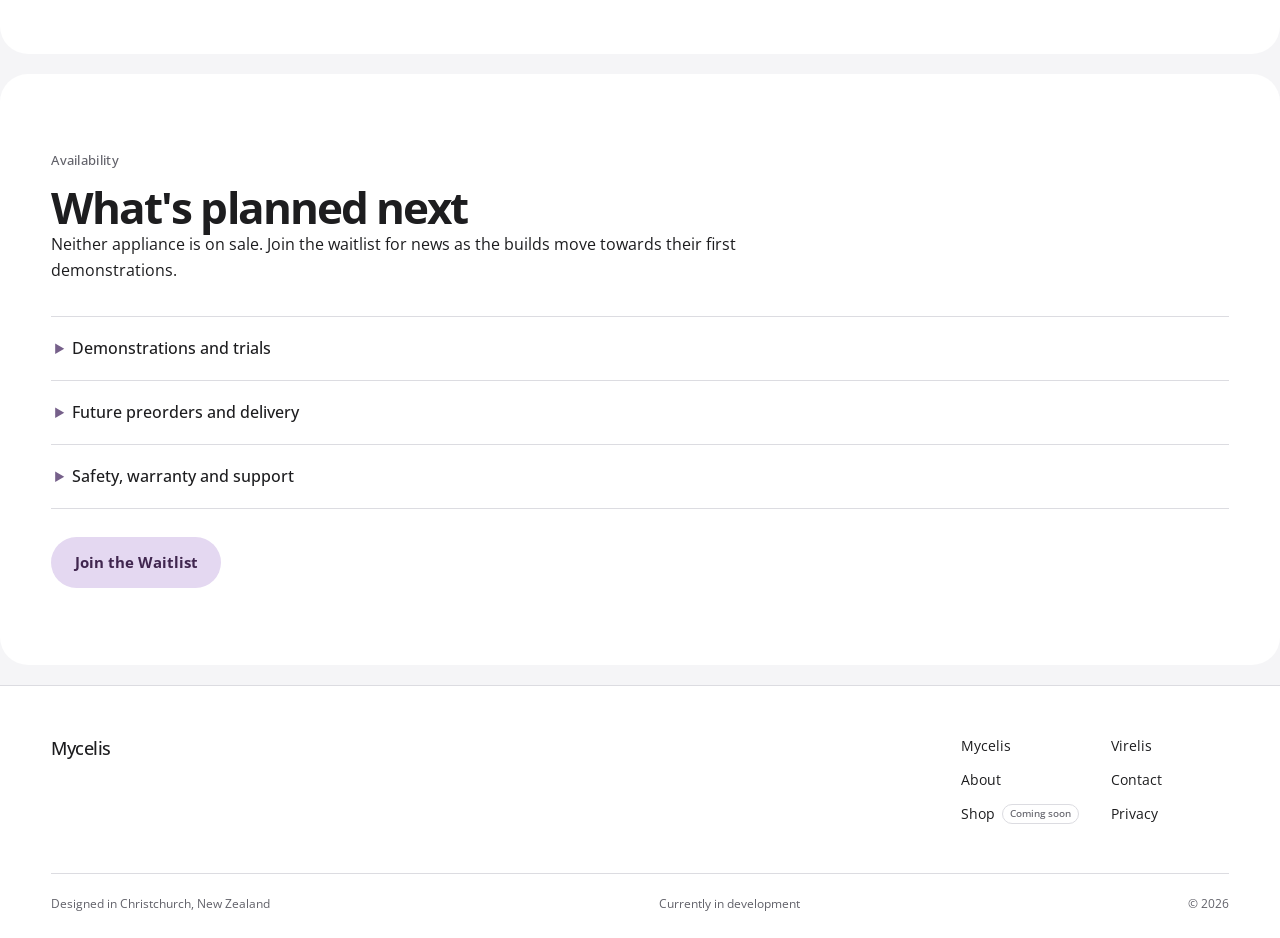
==== commit dee504c6: "Lead with the appliances and consolidate development notes" ====
--- a/about.html
+++ b/about.html
@@ -4,56 +4,50 @@
     <meta charset="utf-8">
     <meta name="viewport" content="width=device-width, initial-scale=1">
     <title>About | Mycelis</title>
-    <meta name="description" content="Designed in Christchurch, New Zealand. Meet Mycelis and Virelis: thoughtful countertop appliances for growing oyster mushrooms and microgreens at home.">
+    <meta name="description" content="Meet the Christchurch project developing the Mycelis mushroom grower and Virelis microgreens grower. See the prototypes and what's planned next.">
     <link rel="canonical" href="https://mycelis.co.nz/about.html">
     <link rel="icon" href="assets/mycelis/logo.avif" type="image/avif"><meta name="theme-color" content="#f5f5f7">
-    <meta property="og:type" content="website"><meta property="og:site_name" content="Mycelis"><meta property="og:title" content="About | Mycelis"><meta property="og:description" content="Designed in Christchurch, New Zealand. Meet Mycelis and Virelis: thoughtful countertop appliances for growing oyster mushrooms and microgreens at home."><meta property="og:url" content="https://mycelis.co.nz/about.html"><meta property="og:image" content="https://mycelis.co.nz/assets/branding/og-preview.png">
-    <meta name="twitter:card" content="summary_large_image"><meta name="twitter:title" content="About | Mycelis"><meta name="twitter:description" content="Designed in Christchurch, New Zealand. Meet Mycelis and Virelis: thoughtful countertop appliances for growing oyster mushrooms and microgreens at home."><meta name="twitter:image" content="https://mycelis.co.nz/assets/branding/og-preview.png">
-    <link rel="stylesheet" href="css/styles.css?v=20261117-mobile-nutrition"><script src="js/main.js" defer></script>
+    <meta property="og:type" content="website"><meta property="og:site_name" content="Mycelis"><meta property="og:title" content="About | Mycelis"><meta property="og:description" content="Meet the Christchurch project developing the Mycelis mushroom grower and Virelis microgreens grower. See the prototypes and what's planned next."><meta property="og:url" content="https://mycelis.co.nz/about.html"><meta property="og:image" content="https://mycelis.co.nz/assets/branding/og-preview.png">
+    <meta name="twitter:card" content="summary_large_image"><meta name="twitter:title" content="About | Mycelis"><meta name="twitter:description" content="Meet the Christchurch project developing the Mycelis mushroom grower and Virelis microgreens grower. See the prototypes and what's planned next."><meta name="twitter:image" content="https://mycelis.co.nz/assets/branding/og-preview.png">
+    <link rel="stylesheet" href="css/styles.css?v=20261120-editorial"><script src="js/main.js" defer></script>
   </head>
   <body class="page-about">
     <a class="skip-link" href="#main">Skip to content</a>
     <header class="site-header" data-header><div class="nav-shell"><a class="wordmark" href="index.html" aria-label="Mycelis home"><img src="assets/mycelis/logo.avif" alt="" width="42" height="42"><span>Mycelis</span></a><button class="menu-button" type="button" aria-expanded="false" aria-controls="primary-nav" data-menu-button><span class="menu-label">Menu</span><span class="menu-lines" aria-hidden="true"></span></button><nav class="primary-nav" id="primary-nav" aria-label="Primary navigation" data-menu><a href="mycelis.html">Mycelis</a><a href="virelis.html">Virelis</a><a href="about.html" aria-current="page">About</a><a href="contact.html">Contact</a><a class="nav-shop" href="https://mycelis-virelis-private-store.growmycelis.workers.dev/store" title="Coming soon · Password-protected sandbox preview" rel="nofollow">Shop <span class="shop-status">Coming soon</span></a></nav></div></header>
 
     <main id="main">
-      <section class="about-hero about-hero--with-image" aria-labelledby="about-title">
+      <section class="about-hero about-hero--with-image about-hero--prototype" aria-labelledby="about-title">
         <div class="about-hero-copy">
-          <div class="about-intro">
-            <p class="section-index">About Mycelis</p>
-            <h1 id="about-title">Kitchen appliances, with a growing side.</h1>
-          </div>
+          <div class="about-intro"><p class="section-index">About Mycelis</p><h1 id="about-title">Built in Christchurch, one prototype at a time.</h1></div>
           <div class="about-hero-notes">
-            <p>We design growing appliances in Christchurch, New Zealand, with a simple idea: fresh produce deserves a place in the everyday kitchen.</p>
-            <p>Mycelis brings oyster mushrooms to the bench. Virelis makes room for microgreens. Both bring the growing space and controls together in a considered, distinctive design.</p>
+            <p>Mycelis is a small, independent appliance project in Christchurch, New Zealand. We're building two growers: Mycelis for oyster mushrooms and Virelis for microgreens.</p>
+            <p>We design and build prototypes here and plan to do most manufacturing in-house, using selected overseas components. That keeps the growing tests, electronics and enclosure work close together.</p>
           </div>
         </div>
-        <figure><img src="assets/mycelis/cartridge-side-loading-concept-v3.webp" alt="Generated concept of loading a cartridge into Mycelis through a removable side window" width="1536" height="1024" fetchpriority="high"><figcaption>Generated design concept</figcaption></figure>
+        <figure><img src="assets/mycelis/prototype-portrait.webp" alt="October Mycelis prototype with pink oyster mushrooms growing in the illuminated chamber" width="1000" height="1250" fetchpriority="high"><figcaption>Prototype photo · October 2026 · Minor background edits</figcaption></figure>
       </section>
 
       <section class="design-intent" aria-labelledby="intent-title">
-        <div><p class="section-index">Designed in Christchurch</p><h2 id="intent-title">Something you'd leave on the bench.</h2></div>
-        <div><p>We care about how an appliance fits into a home: its proportions, finish, controls and the small details you use every day. The growing system and the object around it are designed together.</p><p>Design and most manufacturing happen in-house in Christchurch, with selected overseas components. Keeping that work close lets us refine the details as a whole.</p><a class="arrow-link" href="contact.html">Get in touch <span aria-hidden="true">↗</span></a></div>
+        <div><p class="section-index">What we're building</p><h2 id="intent-title">An appliance you'd leave on the bench.</h2></div>
+        <div><p>Growing at home can mean keeping track of a lot of little jobs. We're working on the ones an appliance can handle, like watering, while keeping the bits you'd want to do yourself: choosing what to grow, watching it change and picking it for dinner.</p><p>The details are practical. A removable window needs to come away easily. A tray needs enough room to slide out. Those are the things we keep coming back to as we test.</p></div>
       </section>
 
       <section class="build-notes" aria-labelledby="build-notes-title">
-        <div class="section-heading"><p class="section-index">One design family</p><h2 id="build-notes-title">Two ways to grow.</h2></div>
+        <div class="section-heading"><p class="section-index">From the prototypes</p><h2 id="build-notes-title">Two different grows.</h2></div>
         <div class="build-notes-grid">
-          <article><p class="section-index">Mycelis</p><h3>Oyster mushrooms, at home.</h3><p>A dedicated growing chamber, removable windows and a cartridge-based design bring the mushroom grow into view.</p><a class="arrow-link" href="mycelis.html">Explore Mycelis <span aria-hidden="true">↗</span></a></article>
-          <article><p class="section-index">Virelis</p><h3>Microgreens, level by level.</h3><p>Three growing tiers and individual trays make room for different varieties and a growing rhythm of your own.</p><a class="arrow-link" href="virelis.html">Explore Virelis <span aria-hidden="true">↗</span></a></article>
+          <article><p class="section-index">Mycelis</p><h3>Oysters in the chamber.</h3><p>We've grown oyster mushrooms using the prototype's automated systems. The next job is refining airflow and condensation.</p><a class="arrow-link" href="mycelis.html#mycelis-prototype-title">See the October build</a></article>
+          <article><p class="section-index">Virelis</p><h3>Greens on three shelves.</h3><p>We've grown Mixed Greens with some functions still controlled by hand. We're working on spray coverage and drip control.</p><a class="arrow-link" href="virelis.html#virelis-development-title">See the November build</a></article>
         </div>
       </section>
 
-      <section class="build-notes about-practical" aria-labelledby="about-practical-title">
-        <div class="section-heading"><p class="section-index">Growing your way</p><h2 id="about-practical-title">Designed around everyday routines.</h2></div>
-        <div class="build-notes-grid">
-          <article><h3>Keep it on the appliance.</h3><p>Classic keeps the controls tactile. Pro adds a touchscreen and light scheduling. Both are designed to grow without an app or cloud connection.</p></article>
-          <article><h3>A choice of refills.</h3><p>Choose the convenience of ready-to-grow cartridges and pre-seeded mats, or make compatible refills yourself. Official refills are optional, and no subscription is required.</p></article>
+      <section class="faq-section" id="availability" aria-labelledby="availability-title">
+        <div class="section-heading"><p class="section-index">Availability</p><h2 id="availability-title">What's planned next</h2><p>Neither appliance is on sale. Join the waitlist for news as the builds move towards their first demonstrations.</p></div>
+        <div class="faq-list">
+          <details><summary>Demonstrations and trials</summary><div class="prose"><p>We're planning supervised Sunday market demonstrations. No date is confirmed. Customer loans and in-home trials will wait until electrical safety has been assessed. Registering interest doesn't book a demo or trial.</p></div></details>
+          <details><summary>Future preorders and delivery</summary><div class="prose"><p>We're planning refundable, full-payment preorders once the designs, supply and production capacity are ready. Exact terms and the opening date are not confirmed. Delivery across New Zealand is planned; rates will be confirmed before orders open.</p></div></details>
+          <details><summary>Safety, warranty and support</summary><div class="prose"><p>All four models still need qualified electrical and product safety review before customer use. No formal approval has been obtained. We're planning a one-year warranty alongside your Consumer Guarantees Act rights. Final terms and care guidance will be published before sales. In the meantime, <a href="contact.html">send us a question</a>.</p></div></details>
         </div>
-      </section>
-
-      <section class="content-split" aria-labelledby="launch-title">
-        <div><p class="section-index">What's next</p><h2 id="launch-title">Be part of the next grow.</h2></div>
-        <div class="prose"><p>Mycelis and Virelis are currently in development. Join the waitlist for product news and to hear when orders open.</p><p>Have a question or something you'd like to share? We'd like to hear from you at <a href="mailto:hello@mycelis.co.nz">hello@mycelis.co.nz</a>.</p><a class="solid-link solid-link--purple" href="index.html#waitlist">Join the Waitlist</a></div>
+        <div class="hero-actions"><a class="solid-link solid-link--purple" href="index.html#waitlist">Join the Waitlist</a></div>
       </section>
     </main>
 
--- a/css/styles.css
+++ b/css/styles.css
@@ -123,7 +123,7 @@
 .duel-copy > p { display: flex; align-items: center; gap: .65rem; color: white; font-size: .75rem; font-weight: 600; letter-spacing: .09em; text-transform: uppercase; }
 .duel-copy > p > span { display: inline-grid; width: 1.9rem; height: 1.9rem; place-items: center; border: 1px solid rgba(255,255,255,.55); border-radius: 50%; background: rgba(255,255,255,.08); backdrop-filter: blur(12px); font-size: .65rem; }
 .duel-copy > div { display: flex; align-items: center; justify-content: space-between; gap: .8rem; }
-.duel-copy h2 { color: white; font-size: clamp(2.5rem,6vw,5.25rem); font-weight: 650; letter-spacing: -.055em; }
+.duel-copy .duel-name { font-family: var(--display-font); line-height: 1.08; color: white; font-size: clamp(2.5rem,6vw,5.25rem); font-weight: 650; letter-spacing: -.055em; }
 .duel-link { display: inline-flex; min-height: 36px; align-items: center; justify-content: center; gap: .4rem; padding: .4rem .75rem; border: 1px solid rgba(255,255,255,.35); border-radius: 999px; background: rgba(255,255,255,.13); color: white; backdrop-filter: blur(16px); font-size: .8rem; white-space: nowrap; }
 .duel-link i { font-style: normal; }
 .duel-mark { position: absolute; z-index: 5; top: 50%; left: 50%; display: grid; width: 3.75rem; height: 3.75rem; place-items: center; border: 1px solid rgba(255,255,255,.6); border-radius: 50%; background: rgba(27,24,34,.45); color: white; box-shadow: -10px 0 32px rgba(190,157,233,.2), 10px 0 32px rgba(182,213,163,.18); backdrop-filter: blur(20px); font-size: 2rem; font-weight: 400; transform: translate(-50%,-50%); pointer-events: none; }
@@ -242,6 +242,10 @@
 .content-split .prose h2 { color: var(--text-primary); }
 .content-split .prose h2 + p { margin-top: 1.25rem; }
 .home-intro { background: transparent; }
+.home-intro h1 { margin-top: .8rem; }
+.about-hero--prototype figure { aspect-ratio: 4 / 5; max-width: 28rem; margin-inline: auto; }
+.about-hero--with-image.about-hero--prototype > figure img { aspect-ratio: 4 / 5; }
+.prototype-copy > .prose { margin-top: 1.25rem; }
 .home-intro-heading > .solid-link { margin-top: 1.5rem; }
 .waitlist-heading > p:not(.section-index) { max-width: 30rem; margin-top: 1.25rem; color: var(--text-secondary); }
 .waitlist-notes { margin-top: 1.25rem; color: var(--text-secondary); font-size: .875rem; }
@@ -374,7 +378,7 @@
 .preorder-details { margin-bottom: 1.25rem; padding: var(--section-space) var(--page-gutter); border-radius: 28px; background: var(--bg-paper); }
 
 @supports (background-clip: text) {
-  .home-intro h2, .mycelis-hero h1 { background: linear-gradient(115deg, #3e294d 5%, #8a639e 90%); background-clip: text; color: transparent; }
+  .home-intro h1, .mycelis-hero h1 { background: linear-gradient(115deg, #3e294d 5%, #8a639e 90%); background-clip: text; color: transparent; }
   .virelis-hero h1 { background: linear-gradient(115deg, #1c3d2a 5%, #6a8756 90%); background-clip: text; color: transparent; }
 }
 
@@ -436,7 +440,7 @@
   .duel-copy > p { font-size: .65rem; letter-spacing: .02em; }
   .duel-copy > p > span { display: none; }
   .duel-copy > div { gap: .35rem; }
-  .duel-copy h2 { font-size: clamp(1.45rem,7.4vw,2.2rem); }
+  .duel-copy .duel-name { font-size: clamp(1.45rem,7.4vw,2.2rem); }
   .duel-link { width: 1.8rem; min-width: 1.8rem; min-height: 1.8rem; padding: 0; font-size: .85rem; }
   .duel-link > span { display: none; }
   .duel-mark { width: 2.5rem; height: 2.5rem; font-size: 1.4rem; }
@@ -469,7 +473,7 @@
   .duel-copy { padding: .8rem .65rem; }
   .duel-copy > p { font-size: .65rem; letter-spacing: .02em; }
   .duel-copy > p > span { display: none; }
-  .duel-copy h2 { font-size: clamp(1.45rem, 7.4vw, 2.2rem); }
+  .duel-copy .duel-name { font-size: clamp(1.45rem, 7.4vw, 2.2rem); }
   .duel-render-label { top: 2.15rem; left: .65rem; padding: .2rem .4rem; font-size: .5625rem; }
   .content-split, .prototype-story, .virelis-development, .process-summary, .design-intent, .waitlist { gap: 1.5rem; }
   .mycelis-hero, .virelis-hero, .about-hero--with-image { gap: 1.5rem; margin-top: .75rem; padding-block: 1.75rem; border-radius: 20px; }
@@ -480,7 +484,7 @@
   .mycelis-hero h1, .virelis-hero h1, .about-hero h1 { max-width: none; margin-top: .85rem; font-size: clamp(2rem, 8.4vw, 2.5rem); }
   .virelis-hero-top > p:last-child { display: none; }
   .hero-lead { margin-top: 1rem; }
-  .hero-intro > .solid-link, .mycelis-hero-copy .solid-link { margin-top: 1.25rem; }
+  .hero-intro > .solid-link { margin-top: 1.25rem; }
   .hero-actions { margin-top: 1.25rem; gap: .5rem 1rem; }
   .mycelis-hero > figure img, .virelis-hero-media img { height: auto; aspect-ratio: 4 / 5; border-radius: 16px; }
   .about-hero--with-image > figure img { height: auto; aspect-ratio: 3 / 2; border-radius: 16px; }
@@ -555,5 +559,5 @@
 }
 
 @media (forced-colors: active) {
-  .home-intro h2, .mycelis-hero h1, .virelis-hero h1 { background: none; color: CanvasText; }
-}
+  .home-intro h1, .mycelis-hero h1, .virelis-hero h1 { background: none; color: CanvasText; }
+}
